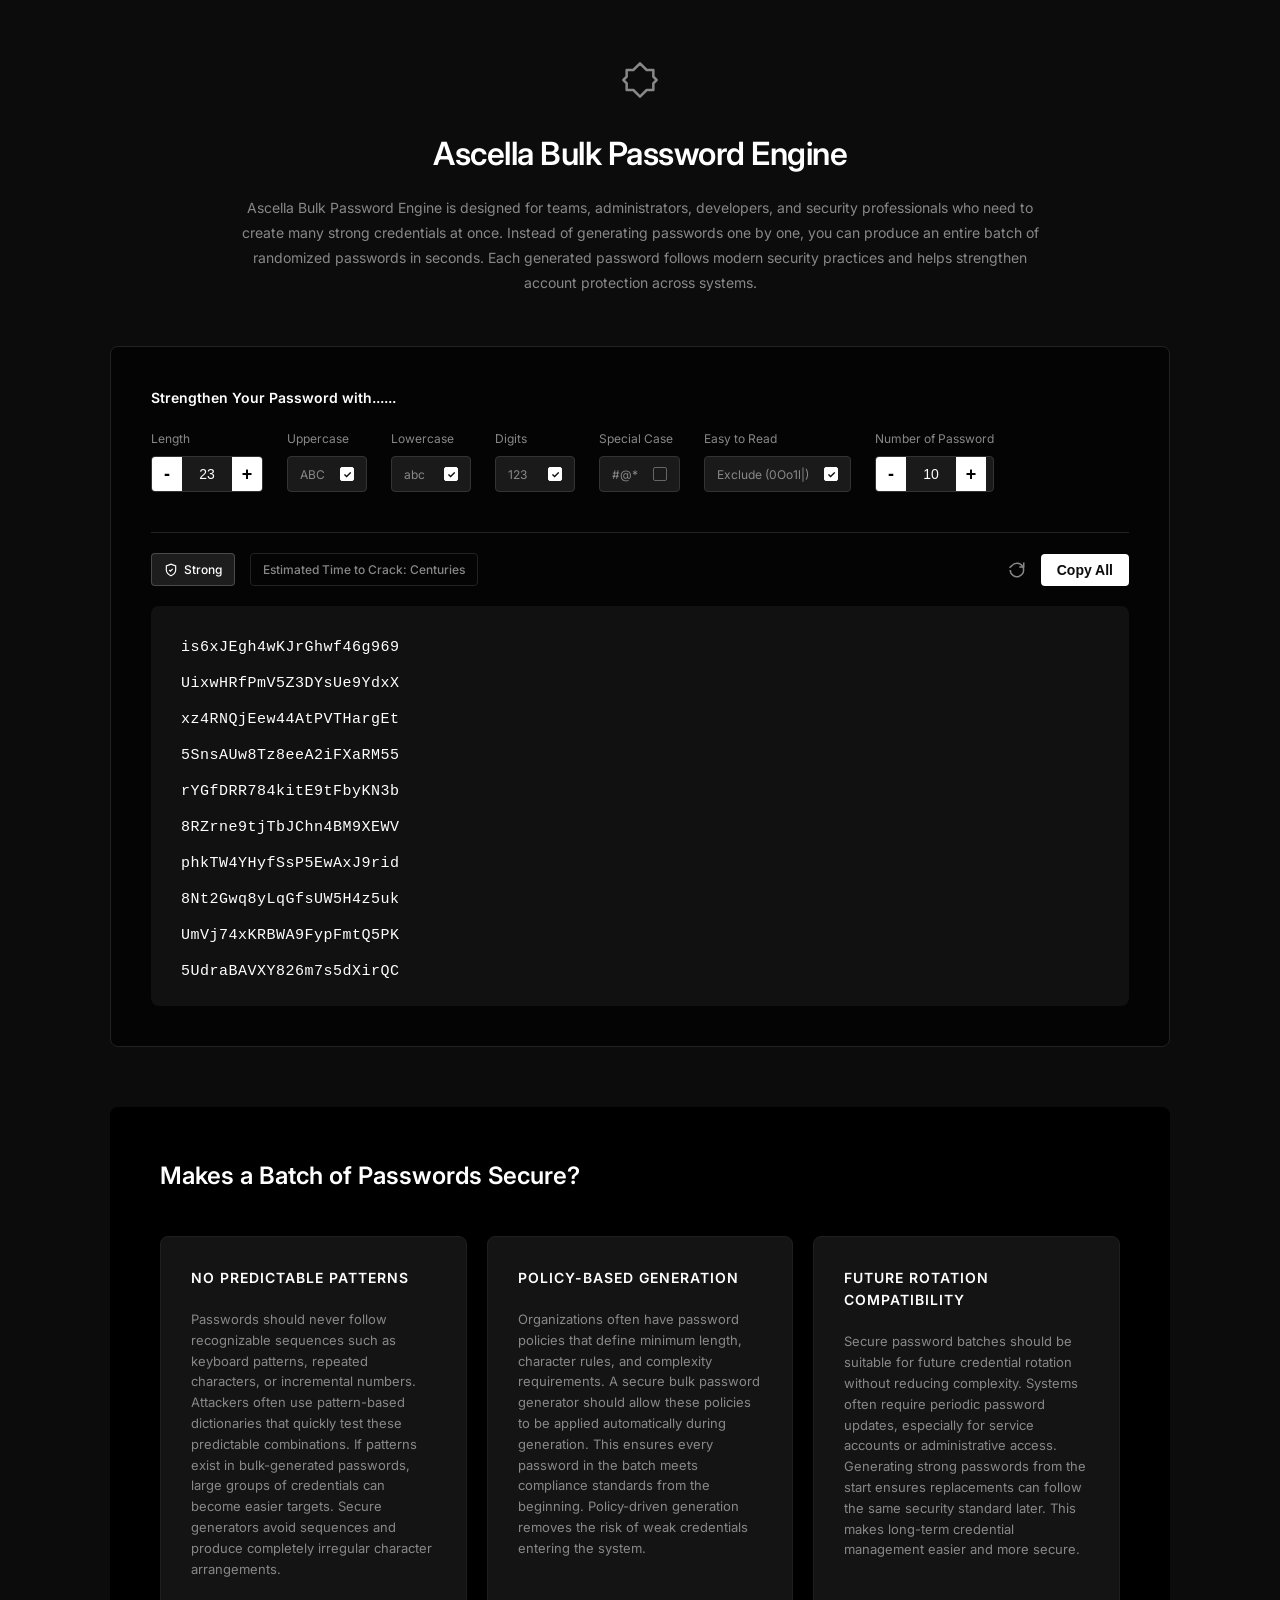
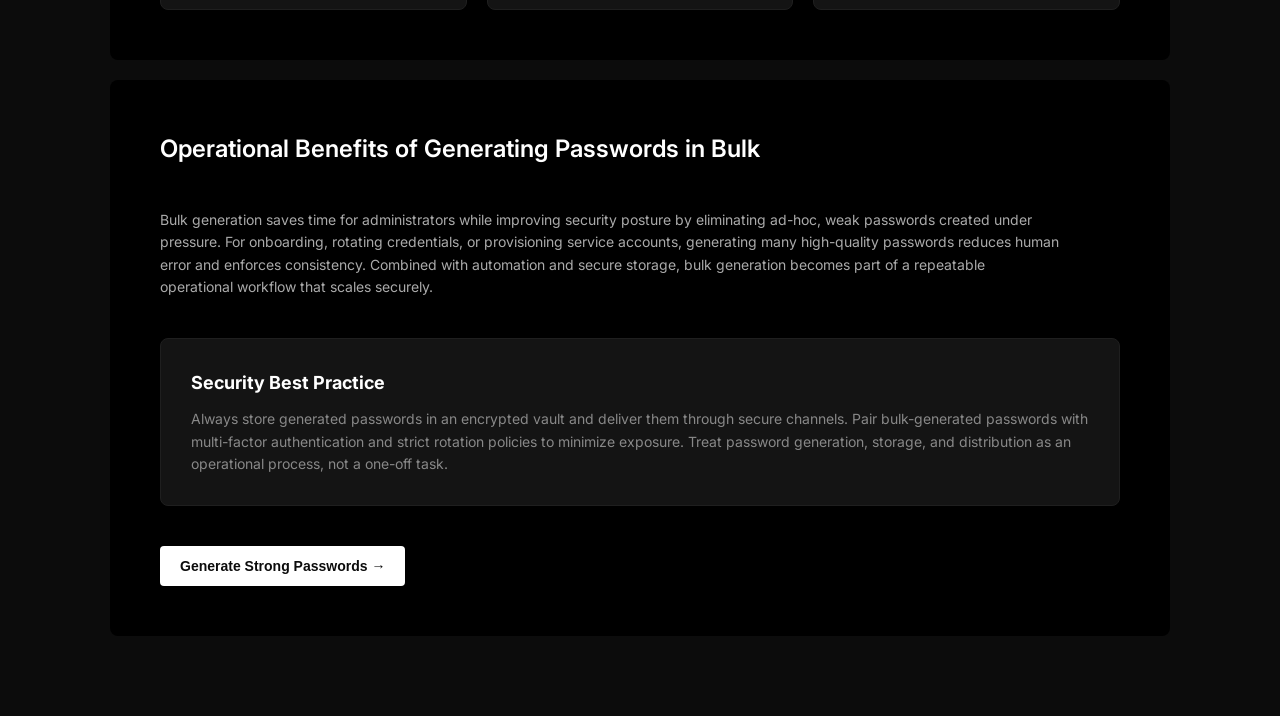
==== bulk-index.html @ 063f1d92 "version 1" ====
<!doctype html>
<html lang="en">
  <head>
    <meta charset="UTF-8" />
    <meta name="viewport" content="width=device-width, initial-scale=1.0" />
    <title>Ascella Bulk Password Engine</title>
    <link rel="stylesheet" href="bulk-style.css" />
    <link
      href="https://fonts.googleapis.com/css2?family=Inter:wght@300;400;500;600;700&display=swap"
      rel="stylesheet"
    />
  </head>
  <body>
    <div class="container">
      <header class="page-header">
        <div class="logo">
          <svg
            width="40"
            height="40"
            viewBox="0 0 24 24"
            fill="none"
            stroke="currentColor"
            stroke-width="1.5"
            stroke-linecap="round"
            stroke-linejoin="round"
          >
            <path
              d="M12 2L8 6H4v4l-2 2 2 2v4h4l4 4 4-4h4v-4l2-2-2-2V6h-4L12 2z"
            />
          </svg>
        </div>
        <h1>Ascella Bulk Password Engine</h1>
        <p>
          Ascella Bulk Password Engine is designed for teams, administrators,
          developers, and security professionals who need to create many strong
          credentials at once. Instead of generating passwords one by one, you
          can produce an entire batch of randomized passwords in seconds. Each
          generated password follows modern security practices and helps
          strengthen account protection across systems.
        </p>
      </header>

      <section class="generator-section">
        <div class="generator-box">
          <p class="controls-title">Strengthen Your Password with......</p>

          <div class="controls-grid">
            <div class="control-group">
              <label>Length</label>
              <div class="stepper">
                <button id="length-dec">-</button>
                <input
                  type="number"
                  id="length-val"
                  value="23"
                  min="4"
                  max="128"
                  readonly
                />
                <button id="length-inc">+</button>
              </div>
            </div>

            <div class="control-group">
              <label>Uppercase</label>
              <label class="toggle-pill" for="cb-upper">
                ABC
                <input type="checkbox" id="cb-upper" checked />
                <span class="checkmark"></span>
              </label>
            </div>
            <div class="control-group">
              <label>Lowercase</label>
              <label class="toggle-pill" for="cb-lower">
                abc
                <input type="checkbox" id="cb-lower" checked />
                <span class="checkmark"></span>
              </label>
            </div>
            <div class="control-group">
              <label>Digits</label>
              <label class="toggle-pill" for="cb-digits">
                123
                <input type="checkbox" id="cb-digits" checked />
                <span class="checkmark"></span>
              </label>
            </div>
            <div class="control-group">
              <label>Special Case</label>
              <label class="toggle-pill" for="cb-special">
                #@*
                <input type="checkbox" id="cb-special" />
                <span class="checkmark"></span>
              </label>
            </div>
            <div class="control-group">
              <label>Easy to Read</label>
              <label class="toggle-pill" for="cb-exclude">
                Exclude (0Oo1l|)
                <input type="checkbox" id="cb-exclude" checked />
                <span class="checkmark"></span>
              </label>
            </div>

            <div class="control-group">
              <label>Number of Password</label>
              <div class="stepper">
                <button id="qty-dec">-</button>
                <input
                  type="number"
                  id="qty-val"
                  value="10"
                  min="1"
                  max="100"
                  readonly
                />
                <button id="qty-inc">+</button>
              </div>
            </div>
          </div>

          <div class="action-bar">
            <div class="badges">
              <span class="badge badge-strong">
                <svg
                  width="14"
                  height="14"
                  viewBox="0 0 24 24"
                  fill="none"
                  stroke="currentColor"
                  stroke-width="2"
                >
                  <path d="M12 22s8-4 8-10V5l-8-3-8 3v7c0 6 8 10 8 10z" />
                  <polyline points="9 12 11 14 15 10" />
                </svg>
                Strong
              </span>
              <span class="badge badge-dark" id="crack-time"
                >Estimated Time to Crack: Centuries</span
              >
            </div>

            <div class="display-actions">
              <button id="refresh-btn" title="Regenerate Batch">
                <svg
                  width="18"
                  height="18"
                  viewBox="0 0 24 24"
                  fill="none"
                  stroke="currentColor"
                  stroke-width="2"
                >
                  <path d="M21 2v6h-6" />
                  <path d="M3 12a9 9 0 1 0 2.13-5.83L2 9" />
                </svg>
              </button>
              <button id="copy-btn">Copy All</button>
            </div>
          </div>

          <div class="bulk-output-container">
            <div id="bulk-display"></div>
          </div>
        </div>
      </section>

      <section class="info-section">
        <h2>Makes a Batch of Passwords Secure?</h2>
        <div class="cards-grid">
          <div class="card">
            <h3>NO PREDICTABLE PATTERNS</h3>
            <p>
              Passwords should never follow recognizable sequences such as
              keyboard patterns, repeated characters, or incremental numbers.
              Attackers often use pattern-based dictionaries that quickly test
              these predictable combinations. If patterns exist in
              bulk-generated passwords, large groups of credentials can become
              easier targets. Secure generators avoid sequences and produce
              completely irregular character arrangements.
            </p>
          </div>
          <div class="card">
            <h3>POLICY-BASED GENERATION</h3>
            <p>
              Organizations often have password policies that define minimum
              length, character rules, and complexity requirements. A secure
              bulk password generator should allow these policies to be applied
              automatically during generation. This ensures every password in
              the batch meets compliance standards from the beginning.
              Policy-driven generation removes the risk of weak credentials
              entering the system.
            </p>
          </div>
          <div class="card">
            <h3>FUTURE ROTATION COMPATIBILITY</h3>
            <p>
              Secure password batches should be suitable for future credential
              rotation without reducing complexity. Systems often require
              periodic password updates, especially for service accounts or
              administrative access. Generating strong passwords from the start
              ensures replacements can follow the same security standard later.
              This makes long-term credential management easier and more secure.
            </p>
          </div>
        </div>
      </section>

      <section class="info-section bottom-info">
        <h2>Operational Benefits of Generating Passwords in Bulk</h2>
        <div class="text-content">
          <p>
            Bulk generation saves time for administrators while improving
            security posture by eliminating ad-hoc, weak passwords created under
            pressure. For onboarding, rotating credentials, or provisioning
            service accounts, generating many high-quality passwords reduces
            human error and enforces consistency. Combined with automation and
            secure storage, bulk generation becomes part of a repeatable
            operational workflow that scales securely.
          </p>
        </div>

        <div class="recommendation-box">
          <h3>Security Best Practice</h3>
          <p>
            Always store generated passwords in an encrypted vault and deliver
            them through secure channels. Pair bulk-generated passwords with
            multi-factor authentication and strict rotation policies to minimize
            exposure. Treat password generation, storage, and distribution as an
            operational process, not a one-off task.
          </p>
        </div>
        <a href="/PasswordGenerator1/index.html">
          <button class="btn-bulk">Generate Strong Passwords &rarr;</button>
        </a>
      </section>
    </div>

    <script src="bulk-script.js"></script>
  </body>
</html>
---- bulk-style.css ----
:root {
    --bg-color: #0c0c0c;
    --box-bg: #040404;
    --card-bg: #141414;
    --text-main: #ffffff;
    --text-muted: #888888;
    --accent: #ffffff;
    --border-color: #222222;
    --success: #4ade80;
    --font-family: 'Inter', sans-serif;
}

* {
    box-sizing: border-box;
    margin: 0;
    padding: 0;
}

body {
    background-color: var(--bg-color);
    color: var(--text-main);
    font-family: var(--font-family);
    line-height: 1.6;
    -webkit-font-smoothing: antialiased;
}

.container {
    max-width: 1100px;
    margin: 0 auto;
    padding: 60px 20px;
}

/* Header */
.page-header {
    text-align: center;
    max-width: 800px;
    margin: 0 auto 50px auto;
}

.logo {
    color: var(--text-muted);
    margin-bottom: 20px;
}

.page-header h1 {
    font-size: 32px;
    font-weight: 600;
    margin-bottom: 16px;
    letter-spacing: -0.5px;
}

.page-header p {
    color: var(--text-muted);
    font-size: 14px;
    line-height: 1.8;
}

/* Generator Section */
.generator-box {
    background-color: var(--box-bg);
    border: 1px solid var(--border-color);
    border-radius: 8px;
    padding: 40px;
    margin-bottom: 60px;
}

.controls-title {
    font-size: 14px;
    font-weight: 600;
    margin-bottom: 20px;
}

.controls-grid {
    display: flex;
    flex-wrap: wrap;
    gap: 24px;
    align-items: flex-end;
    margin-bottom: 40px;
}

.control-group {
    display: flex;
    flex-direction: column;
    gap: 8px;
}

.control-group label {
    font-size: 12px;
    color: var(--text-muted);
}

/* Stepper Input */
.stepper {
    display: flex;
    align-items: center;
    background: #1a1a1a;
    border-radius: 4px;
    border: 1px solid #333;
    overflow: hidden;
    height: 36px;
}

.stepper button {
    background: #fff;
    color: #000;
    border: none;
    width: 30px;
    height: 100%;
    cursor: pointer;
    font-size: 18px;
    font-weight: bold;
    display: flex;
    align-items: center;
    justify-content: center;
}

.stepper input {
    background: transparent;
    border: none;
    color: var(--text-main);
    text-align: center;
    width: 50px;
    font-size: 14px;
    outline: none;
    -moz-appearance: textfield;
}
.stepper input::-webkit-outer-spin-button,
.stepper input::-webkit-inner-spin-button {
    -webkit-appearance: none;
    margin: 0;
}

/* Toggle Pills */
.toggle-pill {
    display: flex;
    align-items: center;
    justify-content: space-between;
    background: #1a1a1a;
    border: 1px solid #333;
    padding: 0 12px;
    height: 36px;
    border-radius: 4px;
    cursor: pointer;
    font-size: 13px;
    color: var(--text-main);
    min-width: 80px;
    gap: 15px;
    user-select: none;
}

.toggle-pill input {
    display: none;
}

.toggle-pill .checkmark {
    width: 14px;
    height: 14px;
    background: transparent;
    border: 1px solid #666;
    border-radius: 2px;
    display: flex;
    align-items: center;
    justify-content: center;
}

.toggle-pill input:checked ~ .checkmark {
    background: var(--text-main);
    border-color: var(--text-main);
}

.toggle-pill input:checked ~ .checkmark::after {
    content: "✓";
    color: var(--bg-color);
    font-size: 10px;
    font-weight: bold;
}

/* Action Bar (Badges + Buttons) */
.action-bar {
    display: flex;
    justify-content: space-between;
    align-items: center;
    border-top: 1px solid var(--border-color);
    padding-top: 20px;
    margin-bottom: 20px;
}

.badges {
    display: flex;
    gap: 15px;
}

.badge {
    font-size: 12px;
    padding: 6px 12px;
    border-radius: 4px;
    display: flex;
    align-items: center;
    gap: 6px;
    font-weight: 500;
}

.badge-strong {
    background-color: rgba(255, 255, 255, 0.1);
    color: var(--text-main);
    border: 1px solid rgba(255, 255, 255, 0.2);
}

.badge-dark {
    background-color: transparent;
    color: var(--text-muted);
    border: 1px solid var(--border-color);
}

.display-actions {
    display: flex;
    gap: 15px;
    align-items: center;
}

#refresh-btn {
    background: transparent;
    border: none;
    color: var(--text-muted);
    cursor: pointer;
    display: flex;
    align-items: center;
    transition: color 0.2s;
}

#refresh-btn:hover {
    color: var(--text-main);
}

#copy-btn {
    background: var(--text-main);
    color: var(--bg-color);
    border: none;
    padding: 8px 16px;
    border-radius: 4px;
    font-weight: 600;
    font-size: 14px;
    cursor: pointer;
    transition: opacity 0.2s;
}

#copy-btn:hover {
    opacity: 0.9;
}

/* Bulk Output Area */
.bulk-output-container {
    background-color: #111111;
    border-radius: 8px;
    padding: 30px;
    min-height: 200px;
    max-height: 400px;
    overflow-y: auto;
}

#bulk-display {
    display: flex;
    flex-direction: column;
    gap: 12px;
    font-family: monospace;
    font-size: 15px;
    color: var(--text-main);
    letter-spacing: 0.5px;
}

.pwd-item {
    word-break: break-all;
}

/* Info Sections */
.info-section {
    background: #000000;
    padding: 50px;
    border-radius: 8px;
    margin-bottom: 20px;
}

.info-section h2 {
    font-size: 24px;
    font-weight: 600;
    margin-bottom: 40px;
}

.cards-grid {
    display: grid;
    grid-template-columns: repeat(3, 1fr);
    gap: 20px;
}

.card {
    background: var(--card-bg);
    padding: 30px;
    border-radius: 8px;
    border: 1px solid #1f1f1f;
}

.card h3 {
    font-size: 14px;
    font-weight: 600;
    letter-spacing: 1px;
    margin-bottom: 20px;
    color: var(--text-main);
}

.card p {
    font-size: 13px;
    color: var(--text-muted);
    line-height: 1.6;
}

/* Bottom Info */
.bottom-info .text-content {
    display: flex;
    flex-direction: column;
    gap: 15px;
    color: #aaaaaa;
    font-size: 14px;
    margin-bottom: 40px;
    max-width: 900px;
}

.recommendation-box {
    background: var(--card-bg);
    border: 1px solid #1f1f1f;
    padding: 30px;
    border-radius: 8px;
    margin-bottom: 40px;
}

.recommendation-box h3 {
    font-size: 18px;
    margin-bottom: 10px;
}

.recommendation-box p {
    color: var(--text-muted);
    font-size: 14px;
}

.btn-bulk {
    background: var(--text-main);
    color: var(--bg-color);
    border: none;
    padding: 12px 20px;
    border-radius: 4px;
    font-weight: 600;
    font-size: 14px;
    cursor: pointer;
}

/* Scrollbar styling for the bulk box */
.bulk-output-container::-webkit-scrollbar {
    width: 8px;
}
.bulk-output-container::-webkit-scrollbar-track {
    background: #040404; 
    border-radius: 4px;
}
.bulk-output-container::-webkit-scrollbar-thumb {
    background: #333; 
    border-radius: 4px;
}
.bulk-output-container::-webkit-scrollbar-thumb:hover {
    background: #555; 
}

@media (max-width: 900px) {
    .cards-grid {
        grid-template-columns: 1fr;
    }
}
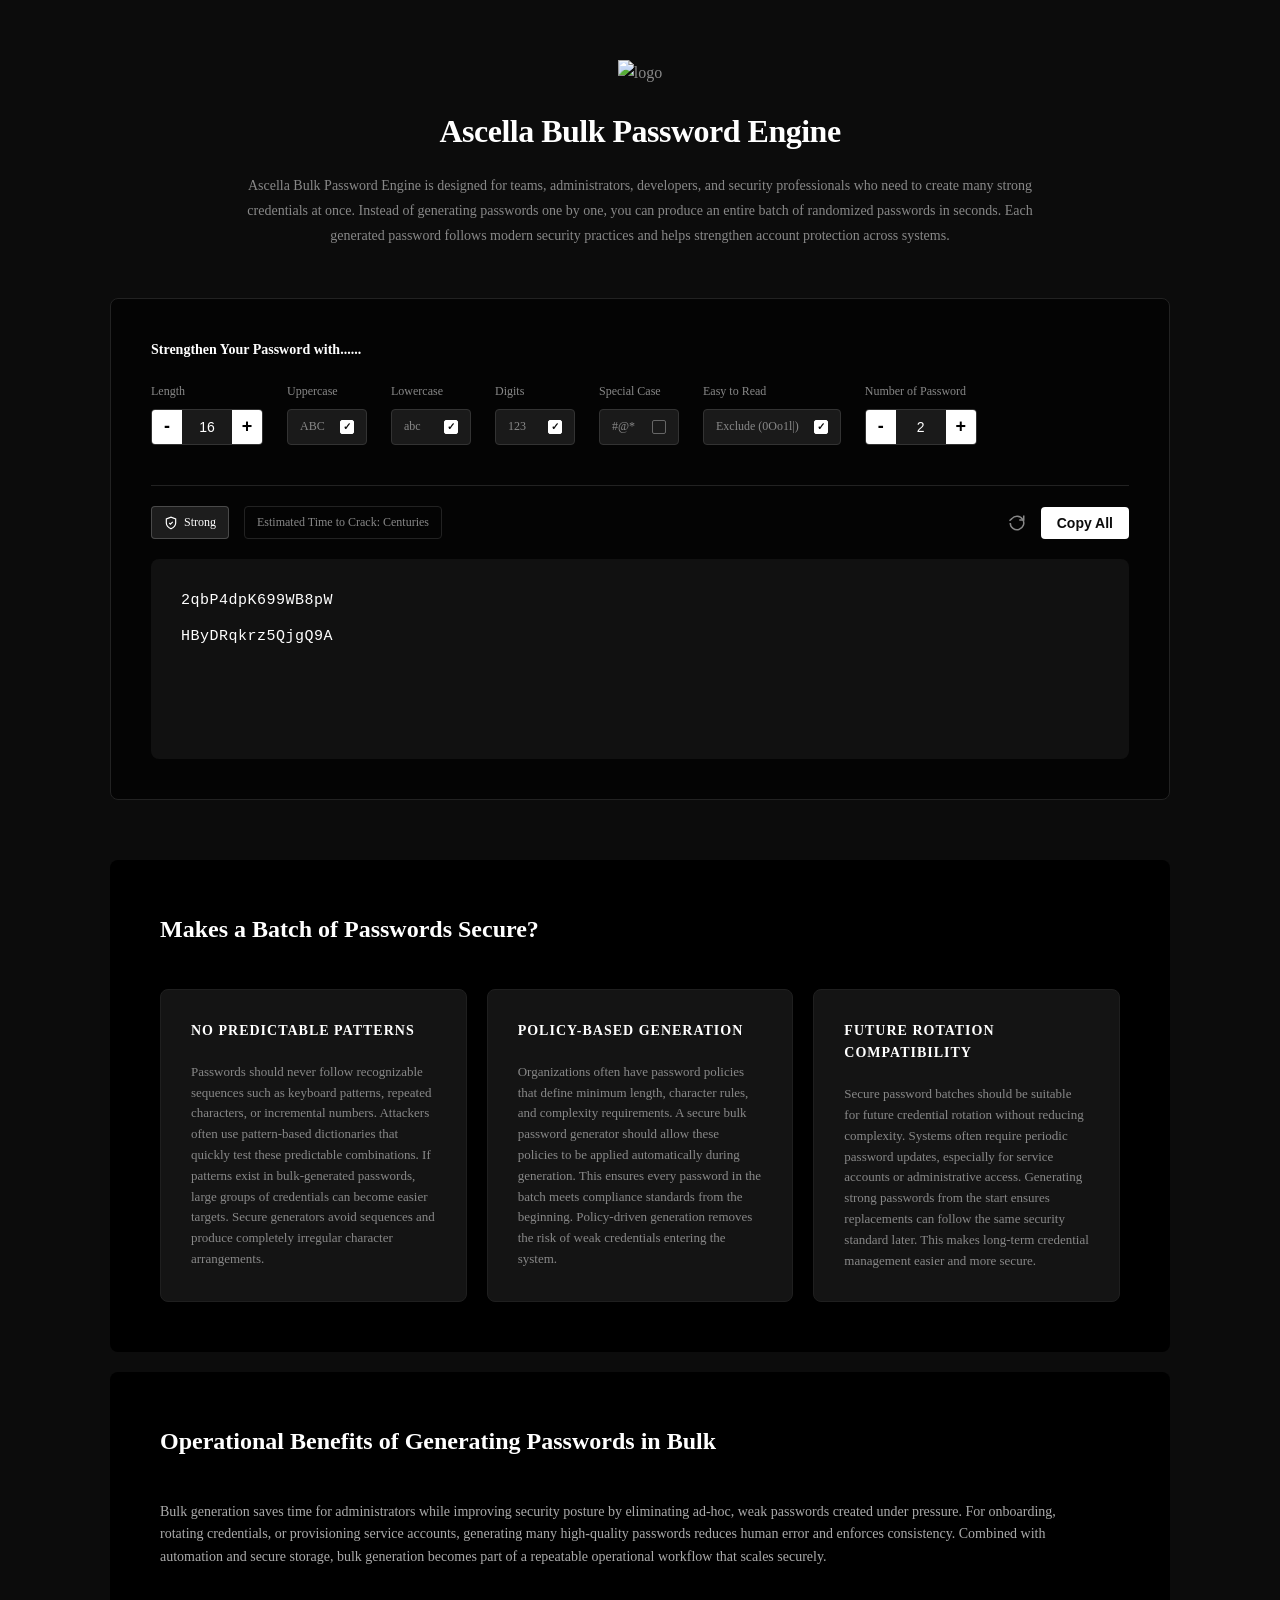
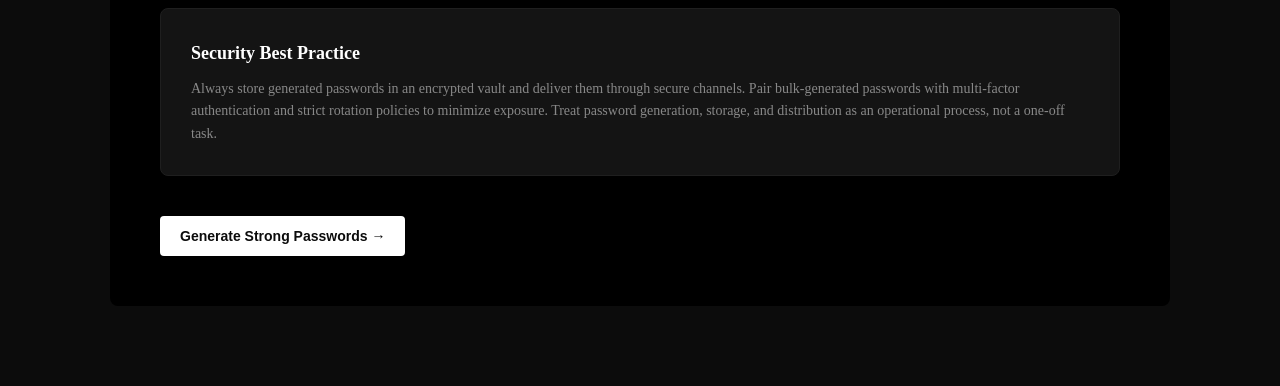
==== commit 42bef39e: "version 2" ====
--- a/bulk-index.html
+++ b/bulk-index.html
@@ -4,7 +4,7 @@
     <meta charset="UTF-8" />
     <meta name="viewport" content="width=device-width, initial-scale=1.0" />
     <title>Ascella Bulk Password Engine</title>
-    <link rel="stylesheet" href="bulk-style.css" />
+    <link rel="stylesheet" href="./css/bulk-style.css" />
     <link
       href="https://fonts.googleapis.com/css2?family=Inter:wght@300;400;500;600;700&display=swap"
       rel="stylesheet"
@@ -14,7 +14,7 @@
     <div class="container">
       <header class="page-header">
         <div class="logo">
-          <svg
+          <!-- <svg
             width="40"
             height="40"
             viewBox="0 0 24 24"
@@ -27,8 +27,12 @@
             <path
               d="M12 2L8 6H4v4l-2 2 2 2v4h4l4 4 4-4h4v-4l2-2-2-2V6h-4L12 2z"
             />
-          </svg>
-        </div>
+          </svg> -->
+          <div class="logo">
+            <img src="./assets/logo.svg" alt="logo" />
+          </div>
+        </div>
+
         <h1>Ascella Bulk Password Engine</h1>
         <p>
           Ascella Bulk Password Engine is designed for teams, administrators,
@@ -52,7 +56,7 @@
                 <input
                   type="number"
                   id="length-val"
-                  value="23"
+                  value="16"
                   min="4"
                   max="128"
                   readonly
@@ -109,7 +113,7 @@
                 <input
                   type="number"
                   id="qty-val"
-                  value="10"
+                  value="2"
                   min="1"
                   max="100"
                   readonly
@@ -235,6 +239,6 @@
       </section>
     </div>
 
-    <script src="bulk-script.js"></script>
+    <script src="./js/bulk-script.js"></script>
   </body>
 </html>
--- a/css/bulk-style.css
+++ b/css/bulk-style.css
@@ -0,0 +1,377 @@
+:root {
+    --bg-color: #0c0c0c;
+    --box-bg: #040404;
+    --card-bg: #141414;
+    --text-main: #ffffff;
+    --text-muted: #888888;
+    --accent: #ffffff;
+    --border-color: #222222;
+    --success: #4ade80;
+    --font-family: 'Montserrat';
+}
+
+* {
+    box-sizing: border-box;
+    margin: 0;
+    padding: 0;
+    
+}
+
+body {
+    background-color: var(--bg-color);
+    color: var(--text-main);
+    font-family: var(--font-family);
+    line-height: 1.6;
+    -webkit-font-smoothing: antialiased;
+}
+
+.container {
+    max-width: 1100px;
+    margin: 0 auto;
+    padding: 60px 20px;
+}
+
+/* Header */
+.page-header {
+    text-align: center;
+    max-width: 800px;
+    margin: 0 auto 50px auto;
+}
+
+.logo {
+    color: var(--text-muted);
+    margin-bottom: 20px;
+}
+
+.page-header h1 {
+    font-size: 32px;
+    font-weight: 600;
+    margin-bottom: 16px;
+    letter-spacing: -0.5px;
+}
+
+.page-header p {
+    color: var(--text-muted);
+    font-size: 14px;
+    line-height: 1.8;
+}
+
+/* Generator Section */
+.generator-box {
+    background-color: var(--box-bg);
+    border: 1px solid var(--border-color);
+    border-radius: 8px;
+    padding: 40px;
+    margin-bottom: 60px;
+}
+
+.controls-title {
+    font-size: 14px;
+    font-weight: 600;
+    margin-bottom: 20px;
+}
+
+.controls-grid {
+    display: flex;
+    flex-wrap: wrap;
+    gap: 24px;
+    align-items: flex-end;
+    margin-bottom: 40px;
+}
+
+.control-group {
+    display: flex;
+    flex-direction: column;
+    gap: 8px;
+}
+
+.control-group label {
+    font-size: 12px;
+    color: var(--text-muted);
+}
+
+/* Stepper Input */
+.stepper {
+    display: flex;
+    align-items: center;
+    background: #1a1a1a;
+    border-radius: 4px;
+    border: 1px solid #333;
+    overflow: hidden;
+    height: 36px;
+}
+
+.stepper button {
+    background: #fff;
+    color: #000;
+    border: none;
+    width: 30px;
+    height: 100%;
+    cursor: pointer;
+    font-size: 18px;
+    font-weight: bold;
+    display: flex;
+    align-items: center;
+    justify-content: center;
+}
+
+.stepper input {
+    background: transparent;
+    border: none;
+    color: var(--text-main);
+    text-align: center;
+    width: 50px;
+    font-size: 14px;
+    outline: none;
+    -moz-appearance: textfield;
+}
+.stepper input::-webkit-outer-spin-button,
+.stepper input::-webkit-inner-spin-button {
+    -webkit-appearance: none;
+    margin: 0;
+}
+
+/* Toggle Pills */
+.toggle-pill {
+    display: flex;
+    align-items: center;
+    justify-content: space-between;
+    background: #1a1a1a;
+    border: 1px solid #333;
+    padding: 0 12px;
+    height: 36px;
+    border-radius: 4px;
+    cursor: pointer;
+    font-size: 13px;
+    color: var(--text-main);
+    min-width: 80px;
+    gap: 15px;
+    user-select: none;
+}
+
+.toggle-pill input {
+    display: none;
+}
+
+.toggle-pill .checkmark {
+    width: 14px;
+    height: 14px;
+    background: transparent;
+    border: 1px solid #666;
+    border-radius: 2px;
+    display: flex;
+    align-items: center;
+    justify-content: center;
+}
+
+.toggle-pill input:checked ~ .checkmark {
+    background: var(--text-main);
+    border-color: var(--text-main);
+}
+
+.toggle-pill input:checked ~ .checkmark::after {
+    content: "✓";
+    color: var(--bg-color);
+    font-size: 10px;
+    font-weight: bold;
+}
+
+/* Action Bar (Badges + Buttons) */
+.action-bar {
+    display: flex;
+    justify-content: space-between;
+    align-items: center;
+    border-top: 1px solid var(--border-color);
+    padding-top: 20px;
+    margin-bottom: 20px;
+}
+
+.badges {
+    display: flex;
+    gap: 15px;
+}
+
+.badge {
+    font-size: 12px;
+    padding: 6px 12px;
+    border-radius: 4px;
+    display: flex;
+    align-items: center;
+    gap: 6px;
+    font-weight: 500;
+}
+
+.badge-strong {
+    background-color: rgba(255, 255, 255, 0.1);
+    color: var(--text-main);
+    border: 1px solid rgba(255, 255, 255, 0.2);
+}
+
+.badge-dark {
+    background-color: transparent;
+    color: var(--text-muted);
+    border: 1px solid var(--border-color);
+}
+
+.display-actions {
+    display: flex;
+    gap: 15px;
+    align-items: center;
+}
+
+#refresh-btn {
+    background: transparent;
+    border: none;
+    color: var(--text-muted);
+    cursor: pointer;
+    display: flex;
+    align-items: center;
+    transition: color 0.2s;
+}
+
+#refresh-btn:hover {
+    color: var(--text-main);
+}
+
+#copy-btn {
+    background: var(--text-main);
+    color: var(--bg-color);
+    border: none;
+    padding: 8px 16px;
+    border-radius: 4px;
+    font-weight: 600;
+    font-size: 14px;
+    cursor: pointer;
+    transition: opacity 0.2s;
+}
+
+#copy-btn:hover {
+    opacity: 0.9;
+}
+
+/* Bulk Output Area */
+.bulk-output-container {
+    background-color: #111111;
+    border-radius: 8px;
+    padding: 30px;
+    min-height: 200px;
+    max-height: 400px;
+    overflow-y: auto;
+}
+
+#bulk-display {
+    display: flex;
+    flex-direction: column;
+    gap: 12px;
+    font-family: monospace;
+    font-size: 15px;
+    color: var(--text-main);
+    letter-spacing: 0.5px;
+}
+
+.pwd-item {
+    word-break: break-all;
+}
+
+/* Info Sections */
+.info-section {
+    background: #000000;
+    padding: 50px;
+    border-radius: 8px;
+    margin-bottom: 20px;
+}
+
+.info-section h2 {
+    font-size: 24px;
+    font-weight: 600;
+    margin-bottom: 40px;
+}
+
+.cards-grid {
+    display: grid;
+    grid-template-columns: repeat(3, 1fr);
+    gap: 20px;
+}
+
+.card {
+    background: var(--card-bg);
+    padding: 30px;
+    border-radius: 8px;
+    border: 1px solid #1f1f1f;
+}
+
+.card h3 {
+    font-size: 14px;
+    font-weight: 600;
+    letter-spacing: 1px;
+    margin-bottom: 20px;
+    color: var(--text-main);
+}
+
+.card p {
+    font-size: 13px;
+    color: var(--text-muted);
+    line-height: 1.6;
+}
+
+/* Bottom Info */
+.bottom-info .text-content {
+    display: flex;
+    flex-direction: column;
+    gap: 15px;
+    color: #aaaaaa;
+    font-size: 14px;
+    margin-bottom: 40px;
+    max-width: 900px;
+}
+
+.recommendation-box {
+    background: var(--card-bg);
+    border: 1px solid #1f1f1f;
+    padding: 30px;
+    border-radius: 8px;
+    margin-bottom: 40px;
+}
+
+.recommendation-box h3 {
+    font-size: 18px;
+    margin-bottom: 10px;
+}
+
+.recommendation-box p {
+    color: var(--text-muted);
+    font-size: 14px;
+}
+
+.btn-bulk {
+    background: var(--text-main);
+    color: var(--bg-color);
+    border: none;
+    padding: 12px 20px;
+    border-radius: 4px;
+    font-weight: 600;
+    font-size: 14px;
+    cursor: pointer;
+}
+
+/* Scrollbar styling for the bulk box */
+.bulk-output-container::-webkit-scrollbar {
+    width: 8px;
+}
+.bulk-output-container::-webkit-scrollbar-track {
+    background: #040404; 
+    border-radius: 4px;
+}
+.bulk-output-container::-webkit-scrollbar-thumb {
+    background: #333; 
+    border-radius: 4px;
+}
+.bulk-output-container::-webkit-scrollbar-thumb:hover {
+    background: #555; 
+}
+
+@media (max-width: 900px) {
+    .cards-grid {
+        grid-template-columns: 1fr;
+    }
+}
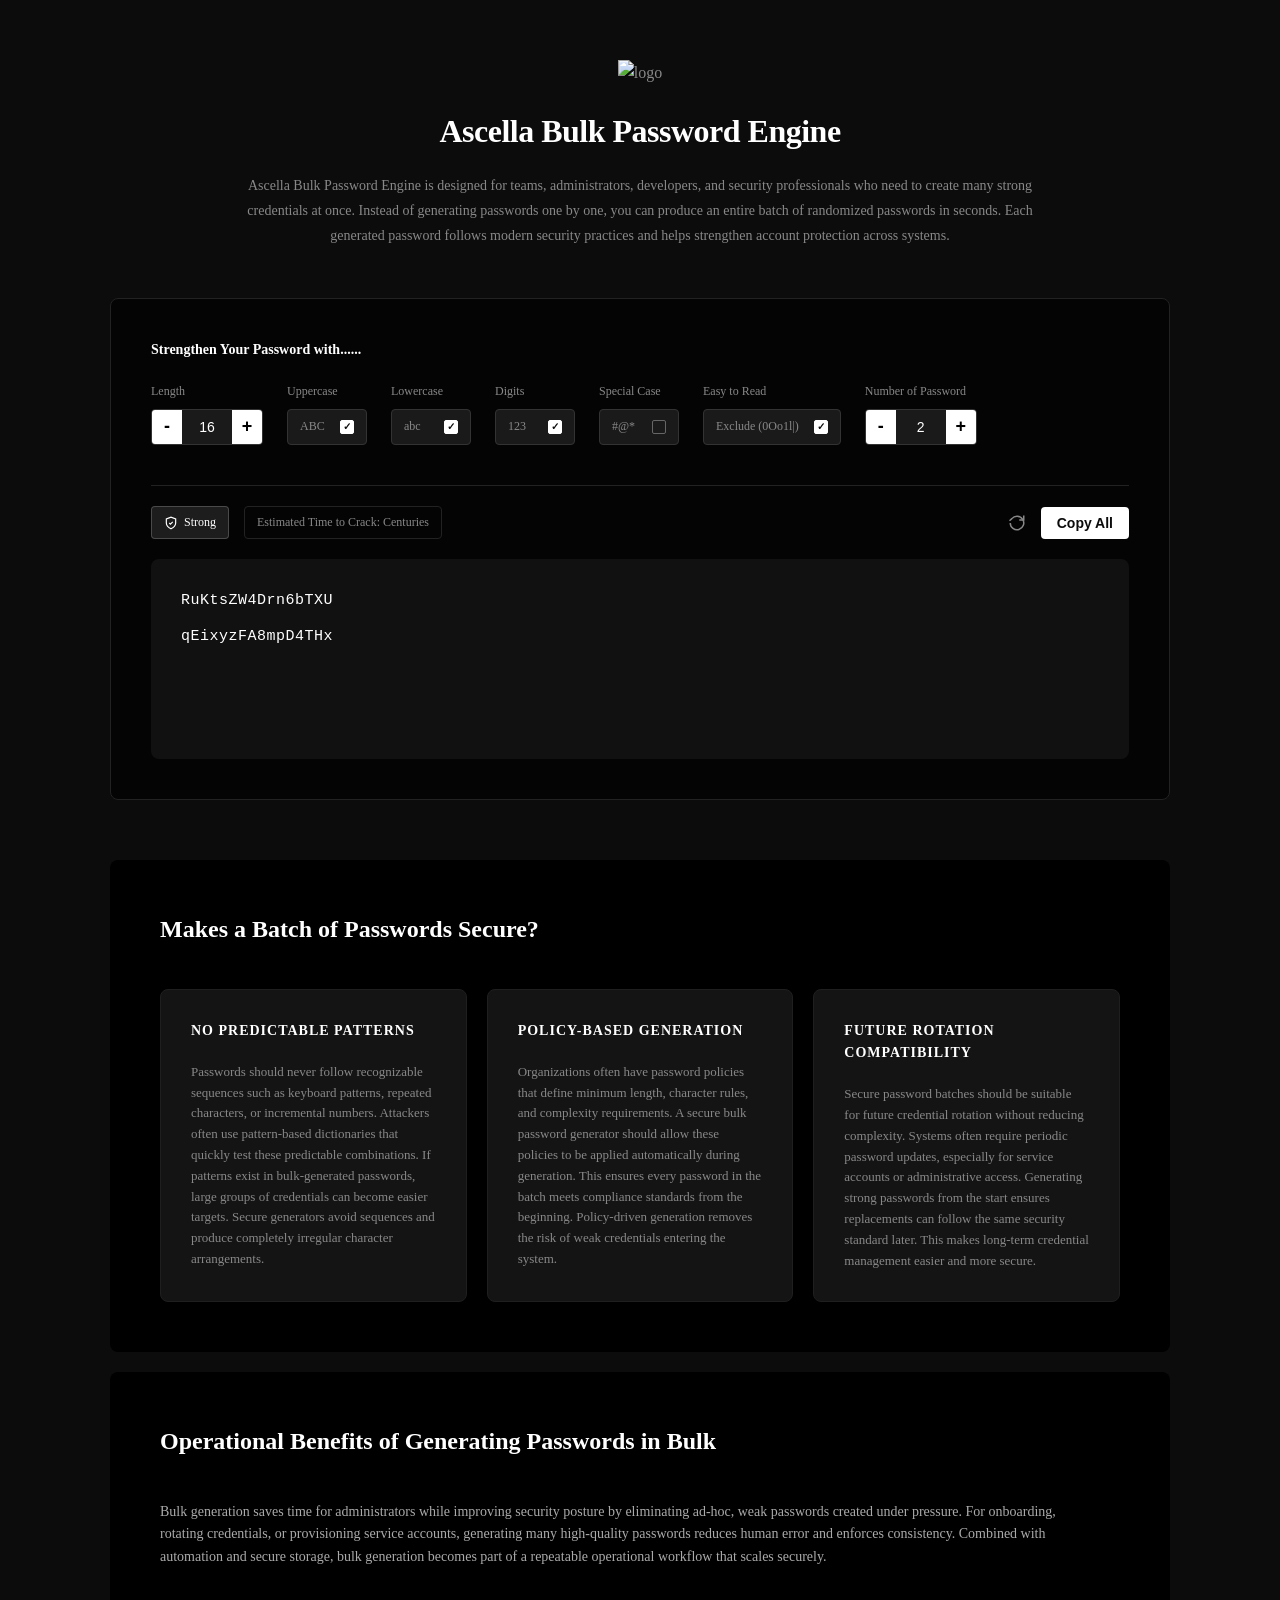
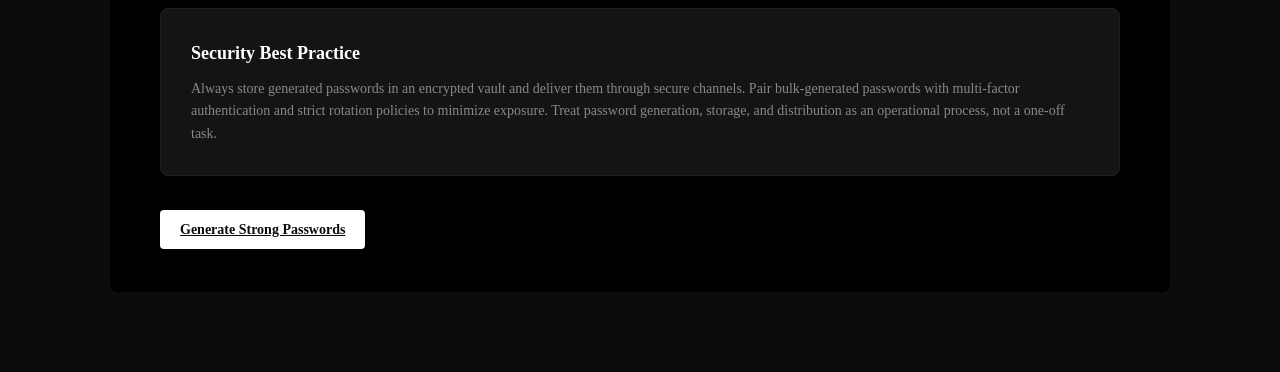
==== commit 8efe3f0d: "add the vercel.json file" ====
--- a/bulk-index.html
+++ b/bulk-index.html
@@ -233,8 +233,8 @@
             operational process, not a one-off task.
           </p>
         </div>
-        <a href="/PasswordGenerator1/index.html">
-          <button class="btn-bulk">Generate Strong Passwords &rarr;</button>
+        <a href="/PasswordGenerator1/index.html" class="btn-bulk">
+          Generate Strong Passwords
         </a>
       </section>
     </div>
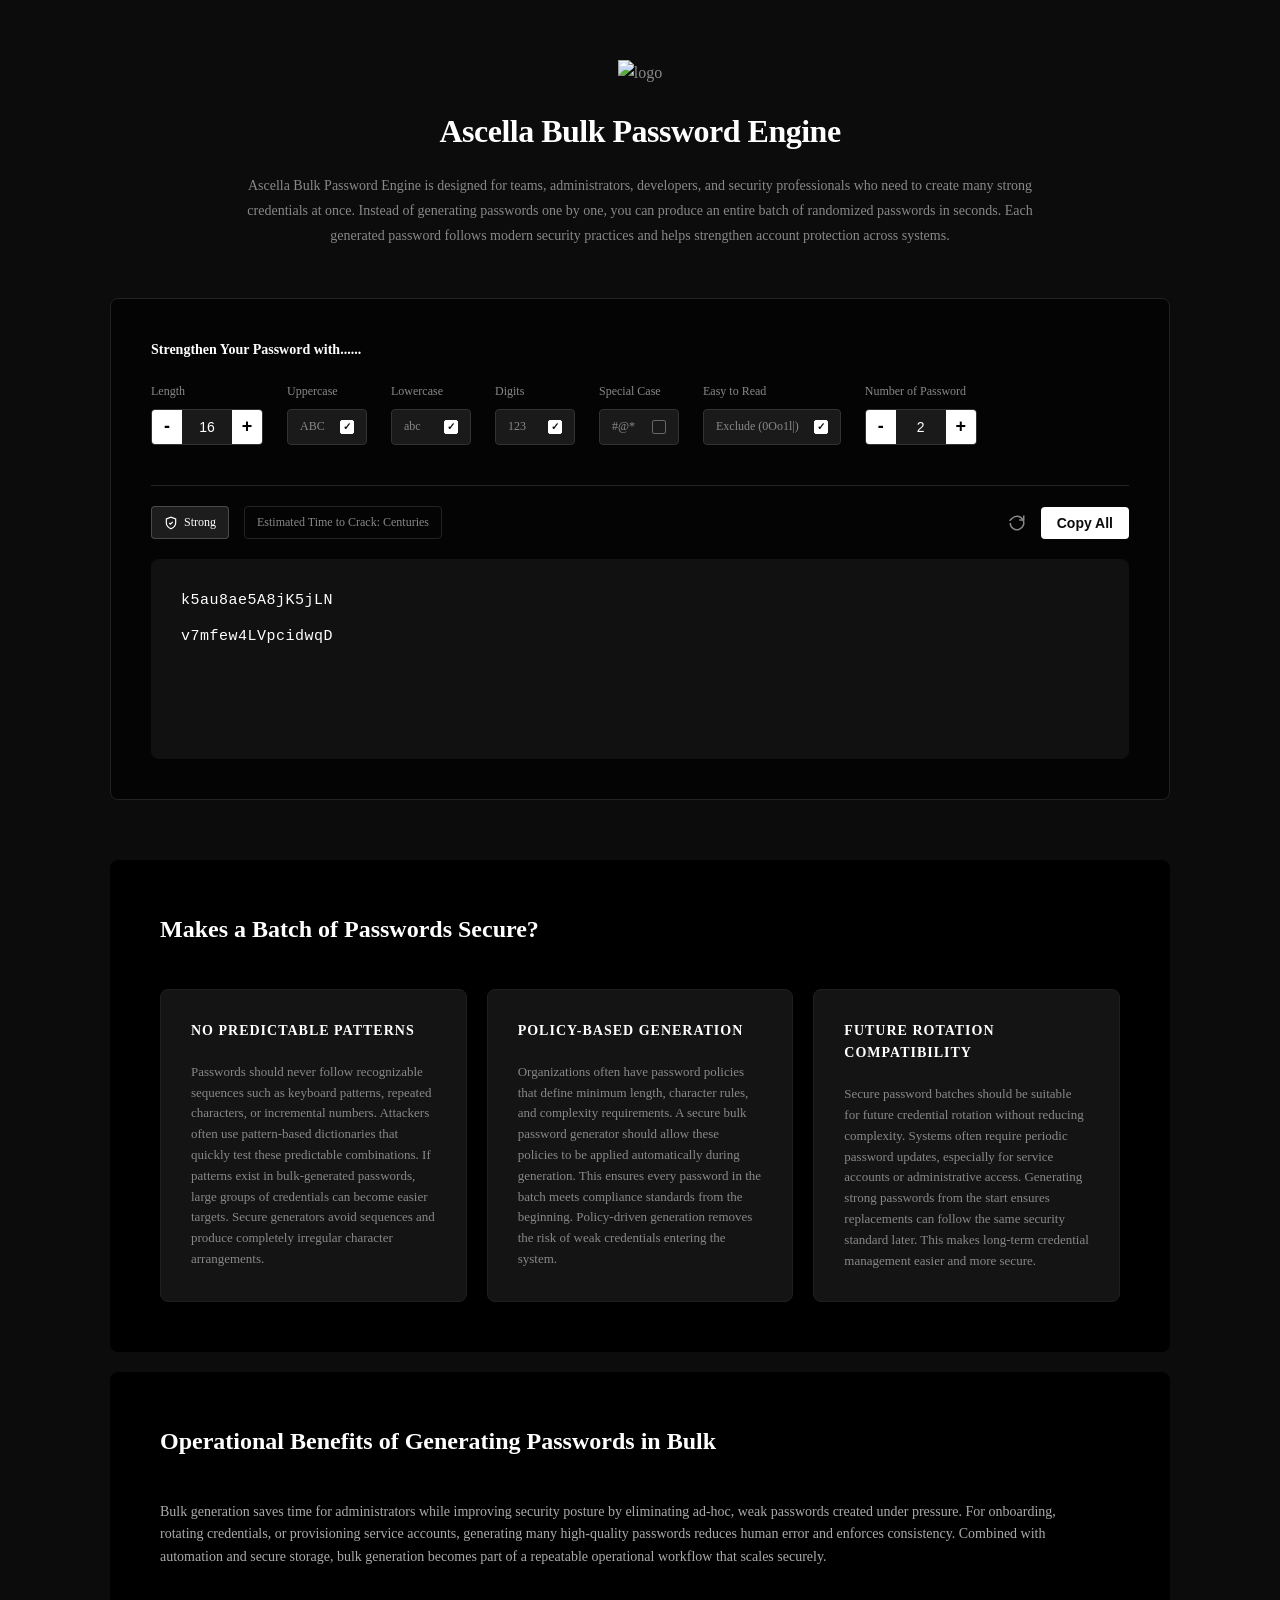
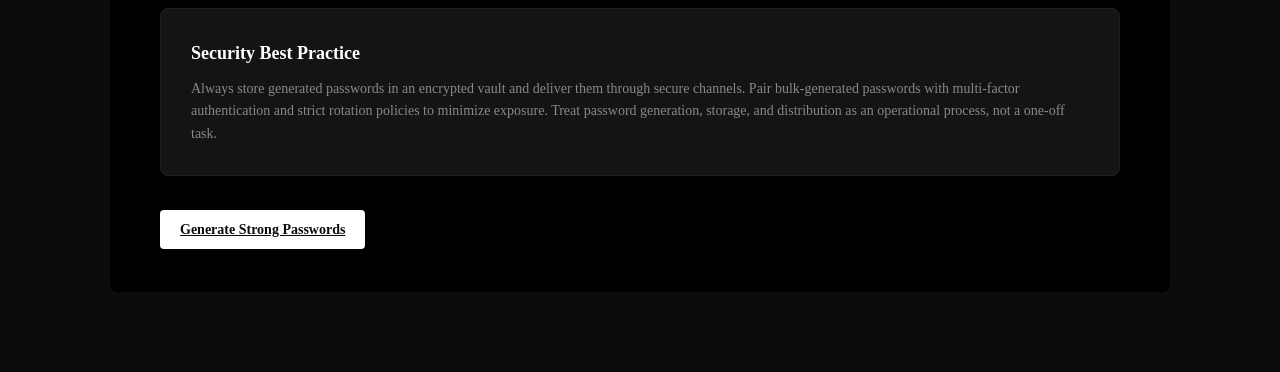
==== commit 6c8ddc99: "path changes" ====
--- a/bulk-index.html
+++ b/bulk-index.html
@@ -29,7 +29,7 @@
             />
           </svg> -->
           <div class="logo">
-            <img src="./assets/logo.svg" alt="logo" />
+            <img src="assets/logo.svg" alt="logo" />
           </div>
         </div>
 
@@ -233,9 +233,7 @@
             operational process, not a one-off task.
           </p>
         </div>
-        <a href="/PasswordGenerator1/index.html" class="btn-bulk">
-          Generate Strong Passwords
-        </a>
+        <a href="index.html" class="btn-bulk"> Generate Strong Passwords </a>
       </section>
     </div>
 
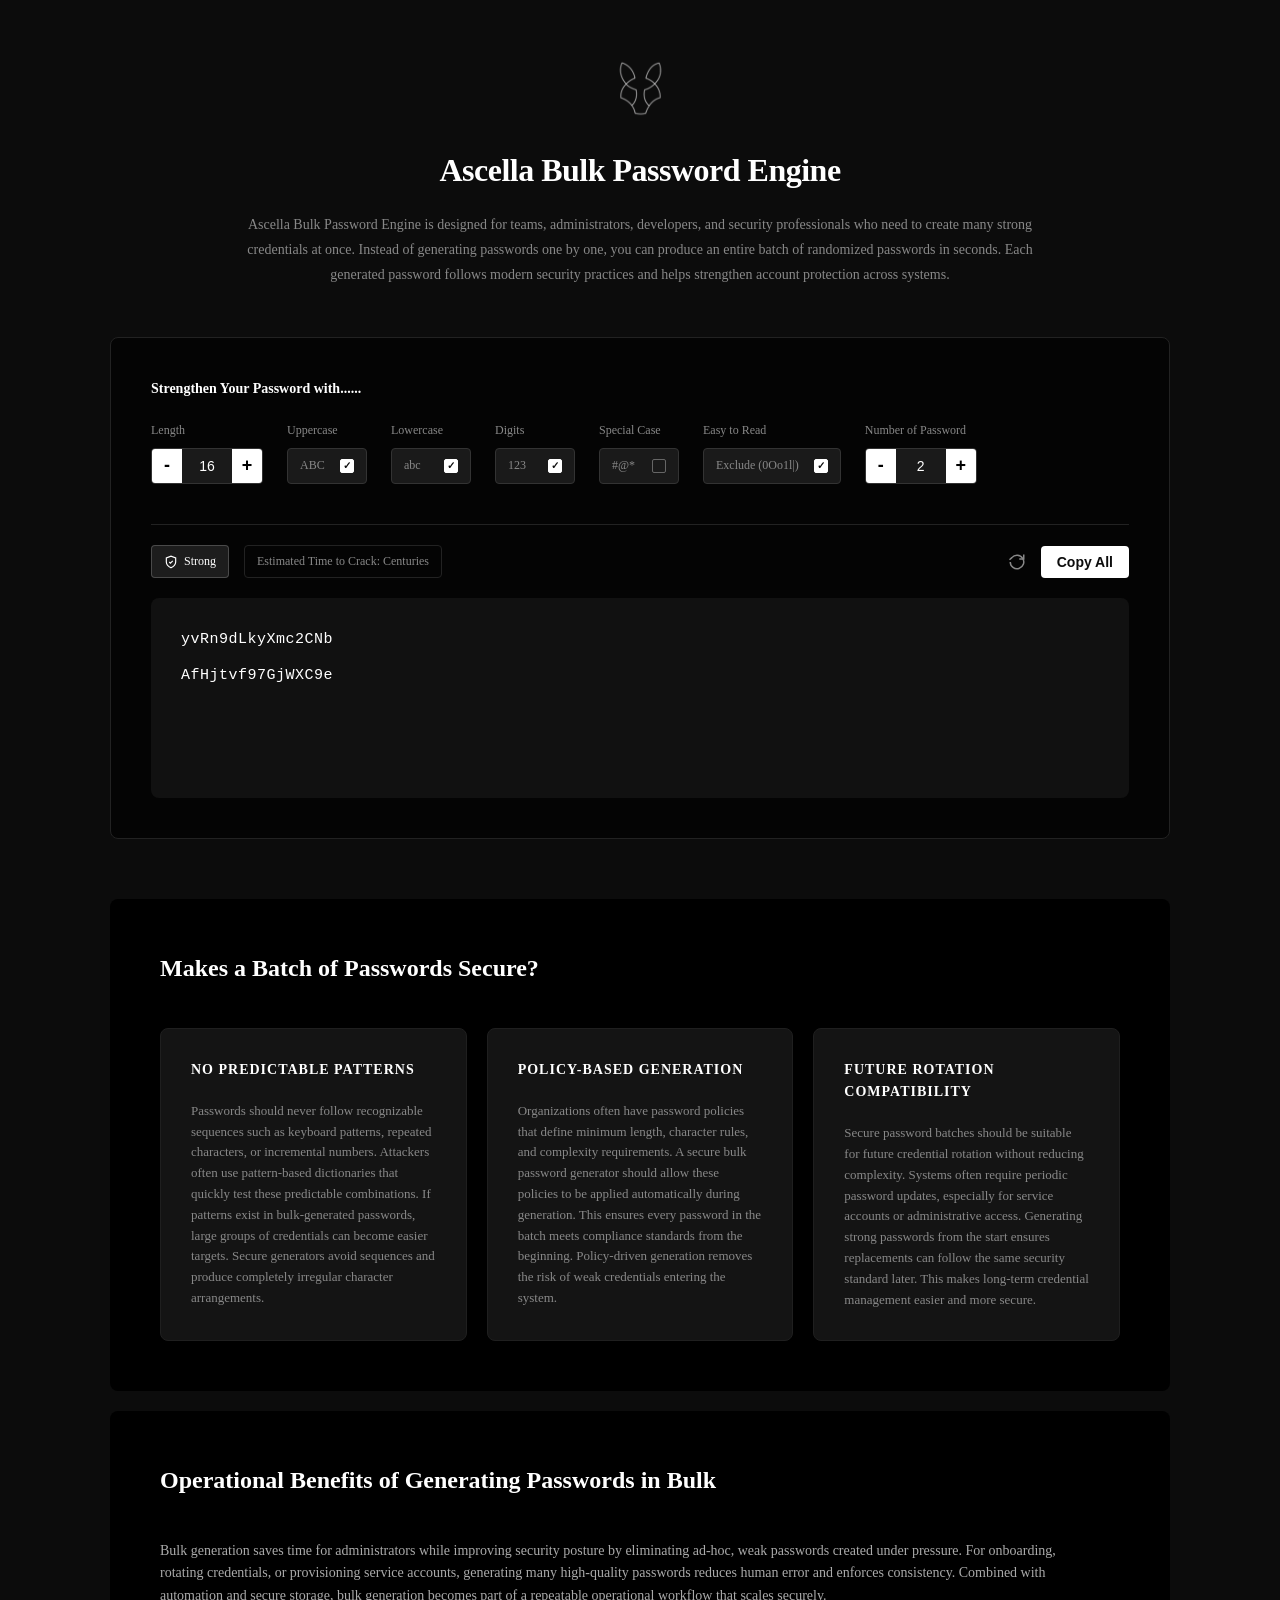
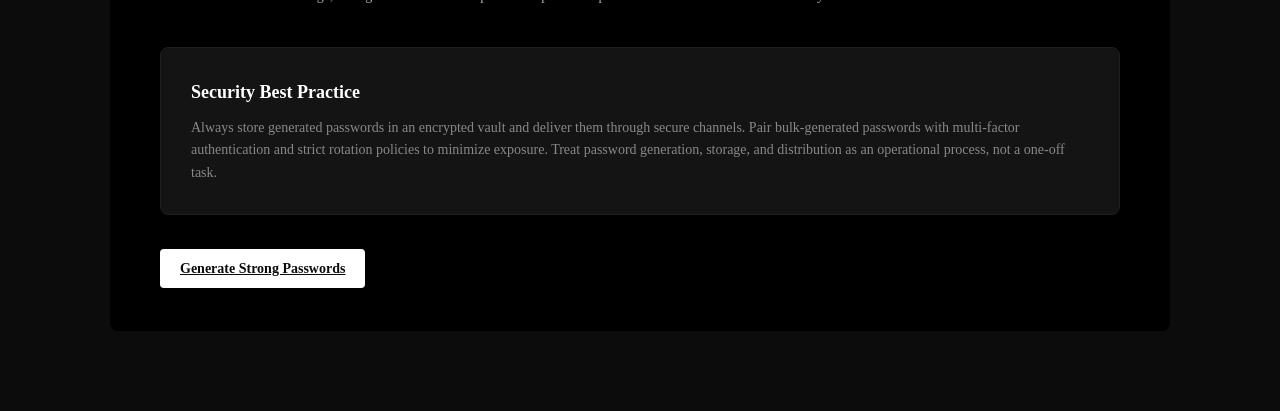
==== commit b2a65cb7: "change path" ====
--- a/bulk-index.html
+++ b/bulk-index.html
@@ -29,7 +29,7 @@
             />
           </svg> -->
           <div class="logo">
-            <img src="assets/logo.svg" alt="logo" />
+            <img src="Assets/logo.svg" alt="logo" />
           </div>
         </div>
 
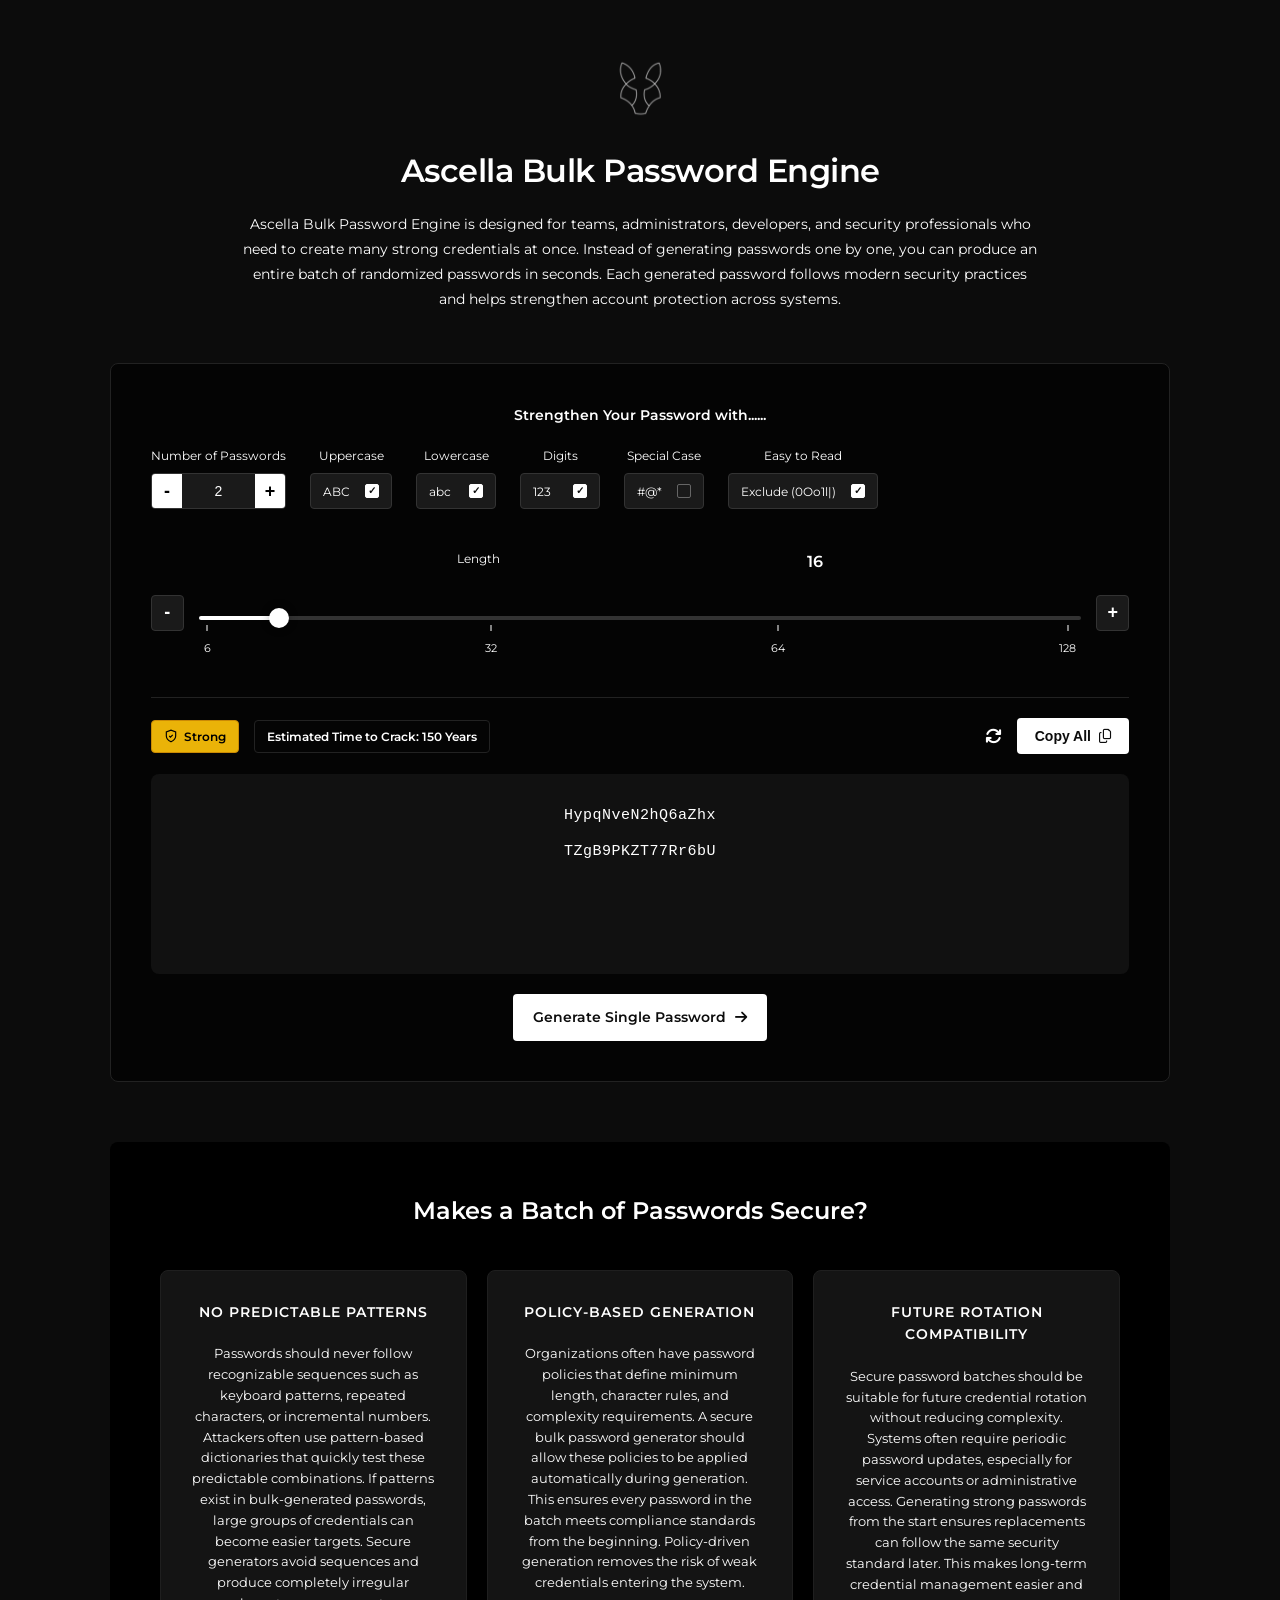
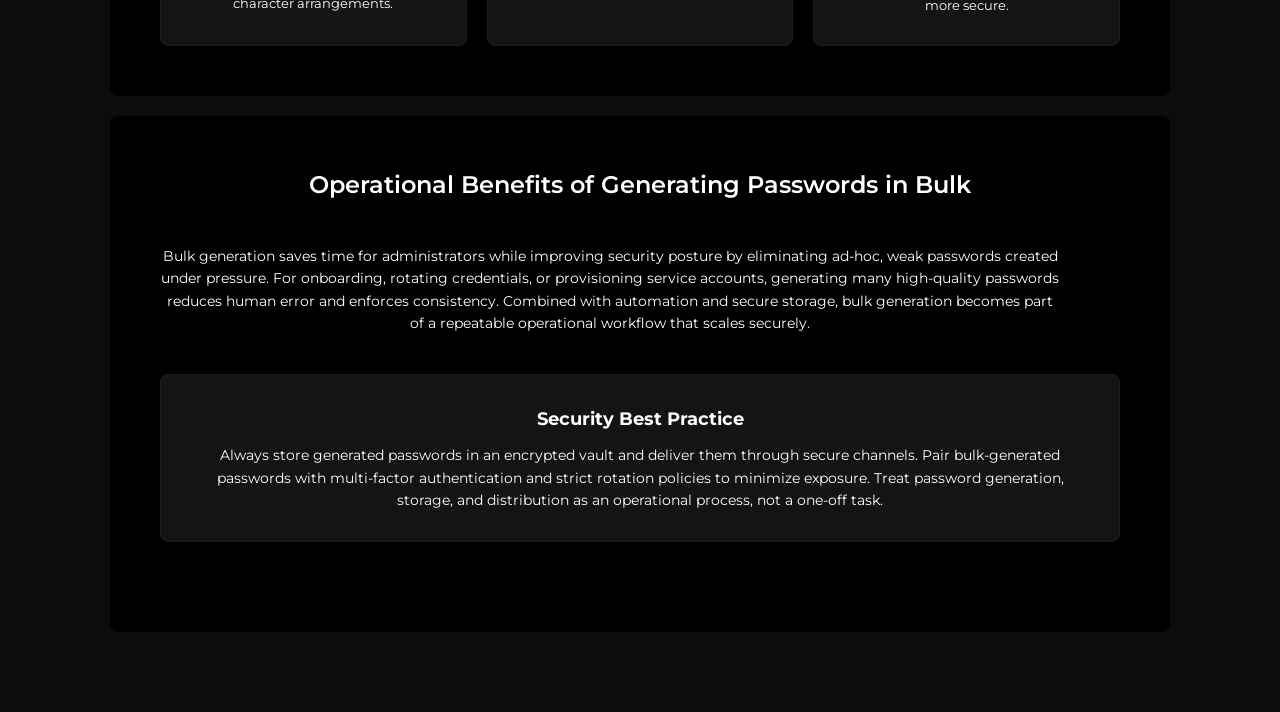
==== commit 3051db7b: "Changes UI bulk password generator" ====
--- a/bulk-index.html
+++ b/bulk-index.html
@@ -5,34 +5,19 @@
     <meta name="viewport" content="width=device-width, initial-scale=1.0" />
     <title>Ascella Bulk Password Engine</title>
     <link rel="stylesheet" href="./css/bulk-style.css" />
-    <link
-      href="https://fonts.googleapis.com/css2?family=Inter:wght@300;400;500;600;700&display=swap"
-      rel="stylesheet"
-    />
+    
+    <link rel="preconnect" href="https://fonts.googleapis.com">
+    <link rel="preconnect" href="https://fonts.gstatic.com" crossorigin>
+    <link href="https://fonts.googleapis.com/css2?family=Montserrat:wght@400;500;600;700&display=swap" rel="stylesheet">
+    
+    <link rel="stylesheet" href="https://cdnjs.cloudflare.com/ajax/libs/font-awesome/6.5.1/css/all.min.css">
   </head>
   <body>
     <div class="container">
       <header class="page-header">
-        <div class="logo">
-          <!-- <svg
-            width="40"
-            height="40"
-            viewBox="0 0 24 24"
-            fill="none"
-            stroke="currentColor"
-            stroke-width="1.5"
-            stroke-linecap="round"
-            stroke-linejoin="round"
-          >
-            <path
-              d="M12 2L8 6H4v4l-2 2 2 2v4h4l4 4 4-4h4v-4l2-2-2-2V6h-4L12 2z"
-            />
-          </svg> -->
           <div class="logo">
             <img src="Assets/logo.svg" alt="logo" />
           </div>
-        </div>
-
         <h1>Ascella Bulk Password Engine</h1>
         <p>
           Ascella Bulk Password Engine is designed for teams, administrators,
@@ -49,19 +34,13 @@
           <p class="controls-title">Strengthen Your Password with......</p>
 
           <div class="controls-grid">
-            <div class="control-group">
-              <label>Length</label>
+            
+            <div class="control-group">
+              <label>Number of Passwords</label>
               <div class="stepper">
-                <button id="length-dec">-</button>
-                <input
-                  type="number"
-                  id="length-val"
-                  value="16"
-                  min="4"
-                  max="128"
-                  readonly
-                />
-                <button id="length-inc">+</button>
+                <button id="qty-dec">-</button>
+                <input type="number" id="qty-val" value="2" min="1" max="100" readonly />
+                <button id="qty-inc">+</button>
               </div>
             </div>
 
@@ -105,66 +84,59 @@
                 <span class="checkmark"></span>
               </label>
             </div>
-
-            <div class="control-group">
-              <label>Number of Password</label>
-              <div class="stepper">
-                <button id="qty-dec">-</button>
-                <input
-                  type="number"
-                  id="qty-val"
-                  value="2"
-                  min="1"
-                  max="100"
-                  readonly
-                />
-                <button id="qty-inc">+</button>
+          </div>
+
+          <div class="control-group length-slider-group" style="margin-top: 40px; margin-bottom: 40px;">
+            <label style="display: flex; justify-content:space-evenly; margin-bottom: 10px;">
+              <span>Length</span>
+              <span id="length-display-text" style="color: var(--text-main); font-weight: 600; font-size: 16px;">16</span>
+            </label>
+            
+            <div class="slider-with-buttons">
+              <button id="slider-dec" class="slider-btn">-</button>
+              
+              <div class="slider-container">
+                <input type="range" id="length-slider" min="6" max="128" value="16" step="1" />
+                <div class="slider-labels">
+                  <span>6</span>
+                  <span>32</span>
+                  <span>64</span>
+                  <span>128</span>
+                </div>
               </div>
+
+              <button id="slider-inc" class="slider-btn">+</button>
             </div>
           </div>
 
           <div class="action-bar">
             <div class="badges">
               <span class="badge badge-strong">
-                <svg
-                  width="14"
-                  height="14"
-                  viewBox="0 0 24 24"
-                  fill="none"
-                  stroke="currentColor"
-                  stroke-width="2"
-                >
+                <svg width="14" height="14" viewBox="0 0 24 24" fill="none" stroke="currentColor" stroke-width="2">
                   <path d="M12 22s8-4 8-10V5l-8-3-8 3v7c0 6 8 10 8 10z" />
                   <polyline points="9 12 11 14 15 10" />
                 </svg>
                 Strong
               </span>
-              <span class="badge badge-dark" id="crack-time"
-                >Estimated Time to Crack: Centuries</span
-              >
+              <span class="badge badge-dark" id="crack-time">Estimated Time to Crack: Centuries</span>
             </div>
 
             <div class="display-actions">
               <button id="refresh-btn" title="Regenerate Batch">
-                <svg
-                  width="18"
-                  height="18"
-                  viewBox="0 0 24 24"
-                  fill="none"
-                  stroke="currentColor"
-                  stroke-width="2"
-                >
-                  <path d="M21 2v6h-6" />
-                  <path d="M3 12a9 9 0 1 0 2.13-5.83L2 9" />
-                </svg>
+                <i class="fa-solid fa-arrows-rotate fa-lg"></i>
               </button>
-              <button id="copy-btn">Copy All</button>
+              <button id="copy-btn">
+                Copy All <i class="fa-regular fa-copy"></i>
+              </button>
             </div>
           </div>
 
           <div class="bulk-output-container">
             <div id="bulk-display"></div>
           </div>
+          
+          <a href="index.html" class="btn-bulk" style="margin-top: 20px;"> Generate Single Password <i class="fa-solid fa-arrow-right" style="margin-left: 5px;"></i></a>
+
         </div>
       </section>
 
@@ -233,10 +205,10 @@
             operational process, not a one-off task.
           </p>
         </div>
-        <a href="index.html" class="btn-bulk"> Generate Strong Passwords </a>
+       
       </section>
     </div>
 
     <script src="./js/bulk-script.js"></script>
   </body>
-</html>
+</html>
--- a/css/bulk-style.css
+++ b/css/bulk-style.css
@@ -3,18 +3,17 @@
     --box-bg: #040404;
     --card-bg: #141414;
     --text-main: #ffffff;
-    --text-muted: #888888;
+    --text-muted: #ffffff;
     --accent: #ffffff;
     --border-color: #222222;
     --success: #4ade80;
-    --font-family: 'Montserrat';
+    --font-family: 'Montserrat', sans-serif;
 }
 
 * {
     box-sizing: border-box;
     margin: 0;
     padding: 0;
-    
 }
 
 body {
@@ -23,6 +22,7 @@
     font-family: var(--font-family);
     line-height: 1.6;
     -webkit-font-smoothing: antialiased;
+    text-align: center;
 }
 
 .container {
@@ -38,8 +38,11 @@
     margin: 0 auto 50px auto;
 }
 
-.logo {
-    color: var(--text-muted);
+.logo img {
+    color: white;  
+    /* width: 40px;
+    height: 40px; */
+    object-fit: cover;
     margin-bottom: 20px;
 }
 
@@ -51,7 +54,7 @@
 }
 
 .page-header p {
-    color: var(--text-muted);
+    color: rgba(255, 255, 255);
     font-size: 14px;
     line-height: 1.8;
 }
@@ -76,7 +79,7 @@
     flex-wrap: wrap;
     gap: 24px;
     align-items: flex-end;
-    margin-bottom: 40px;
+    margin-bottom: 20px;
 }
 
 .control-group {
@@ -87,12 +90,13 @@
 
 .control-group label {
     font-size: 12px;
-    color: var(--text-muted);
+    color: white;
 }
 
 /* Stepper Input */
 .stepper {
     display: flex;
+    justify-content: space-between;
     align-items: center;
     background: #1a1a1a;
     border-radius: 4px;
@@ -191,6 +195,7 @@
     gap: 15px;
 }
 
+/* Base Badge Styles & Dynamic Colors */
 .badge {
     font-size: 12px;
     padding: 6px 12px;
@@ -198,13 +203,32 @@
     display: flex;
     align-items: center;
     gap: 6px;
-    font-weight: 500;
+    font-weight: 600;
+    transition: background-color 0.3s ease, color 0.3s ease;
+}
+
+.badge-bad, .badge-weak {
+    background-color: #ef4444; 
+    color: #ffffff;
+    border: 1px solid #dc2626;
+}
+
+.badge-good {
+    background-color: #f59e0b; 
+    color: #ffffff;
+    border: 1px solid #d97706;
 }
 
 .badge-strong {
-    background-color: rgba(255, 255, 255, 0.1);
-    color: var(--text-main);
-    border: 1px solid rgba(255, 255, 255, 0.2);
+    background-color: #eab308; 
+    color: #000000; 
+    border: 1px solid #ca8a04;
+}
+
+.badge-very-strong {
+    background-color: #22c55e; 
+    color: #000000; 
+    border: 1px solid #16a34a;
 }
 
 .badge-dark {
@@ -222,31 +246,34 @@
 #refresh-btn {
     background: transparent;
     border: none;
-    color: var(--text-muted);
-    cursor: pointer;
-    display: flex;
-    align-items: center;
-    transition: color 0.2s;
+    color: white;
+    cursor: pointer;
+    display: flex;
+    align-items: center;
+    transition: transform 0.2s;
 }
 
 #refresh-btn:hover {
-    color: var(--text-main);
+    transform: scale(1.1) rotate(45deg);
 }
 
 #copy-btn {
     background: var(--text-main);
     color: var(--bg-color);
     border: none;
-    padding: 8px 16px;
+    padding: 10px 18px;
     border-radius: 4px;
     font-weight: 600;
     font-size: 14px;
     cursor: pointer;
     transition: opacity 0.2s;
+    display: flex;
+    gap: 8px;
+    align-items: center;
 }
 
 #copy-btn:hover {
-    opacity: 0.9;
+    opacity: 0.8;
 }
 
 /* Bulk Output Area */
@@ -285,6 +312,7 @@
     font-size: 24px;
     font-weight: 600;
     margin-bottom: 40px;
+    color: var(--text-main);
 }
 
 .cards-grid {
@@ -298,6 +326,11 @@
     padding: 30px;
     border-radius: 8px;
     border: 1px solid #1f1f1f;
+    transition: transform 0.2s ease;
+}
+
+.card:hover{
+    transform: scale(1.05);
 }
 
 .card h3 {
@@ -319,7 +352,7 @@
     display: flex;
     flex-direction: column;
     gap: 15px;
-    color: #aaaaaa;
+    color: white;
     font-size: 14px;
     margin-bottom: 40px;
     max-width: 900px;
@@ -331,19 +364,26 @@
     padding: 30px;
     border-radius: 8px;
     margin-bottom: 40px;
+    transition: transform 0.2s ease;
+}
+
+.recommendation-box:hover{
+    transform: scale(1.02);
 }
 
 .recommendation-box h3 {
     font-size: 18px;
     margin-bottom: 10px;
+    color: var(--text-main);
 }
 
 .recommendation-box p {
-    color: var(--text-muted);
+    color: white;
     font-size: 14px;
 }
 
 .btn-bulk {
+    display: inline-block;
     background: var(--text-main);
     color: var(--bg-color);
     border: none;
@@ -352,6 +392,7 @@
     font-weight: 600;
     font-size: 14px;
     cursor: pointer;
+    text-decoration: none;
 }
 
 /* Scrollbar styling for the bulk box */
@@ -374,4 +415,103 @@
     .cards-grid {
         grid-template-columns: 1fr;
     }
+}
+
+/* =========================================
+   Slider With Buttons Layout
+   ========================================= */
+.slider-with-buttons {
+    display: flex;
+    align-items: flex-start; 
+    gap: 15px;
+    width: 100%;
+}
+
+.slider-btn {
+    background: #1a1a1a;
+    color: #ffffff;
+    border: 1px solid #333;
+    border-radius: 4px;
+    width: 36px;
+    height: 36px;
+    font-size: 18px;
+    font-weight: bold;
+    cursor: pointer;
+    display: flex;
+    align-items: center;
+    justify-content: center;
+    transition: background-color 0.2s;
+    margin-top: 2px; 
+}
+
+.slider-btn:hover {
+    background: #333;
+}
+
+.slider-btn:active {
+    transform: scale(0.95);
+}
+
+.slider-container {
+    flex-grow: 1;
+    position: relative;
+    width: 100%;
+    padding-top: 8px; 
+}
+
+input[type=range] {
+    -webkit-appearance: none;
+    width: 100%;
+    height: 4px;
+    background: #333333; 
+    border-radius: 2px;
+    outline: none;
+    margin: 15px 0;
+}
+
+input[type=range]::-webkit-slider-thumb {
+    -webkit-appearance: none;
+    height: 20px;
+    width: 20px;
+    border-radius: 50%;
+    background: #ffffff;
+    cursor: pointer;
+    margin-top: -8px; 
+    box-shadow: 0 0 10px rgba(0,0,0,0.3);
+    transition: transform 0.1s;
+}
+
+input[type=range]::-webkit-slider-thumb:hover {
+    transform: scale(1.1);
+}
+
+input[type=range]::-webkit-slider-runnable-track {
+    width: 100%;
+    height: 4px;
+    cursor: pointer;
+    background: transparent; 
+}
+
+.slider-labels {
+    display: flex;
+    justify-content: space-between;
+    margin-top: 5px;
+    color: var(--text-muted);
+    font-size: 11px;
+    padding: 0 5px;
+}
+
+.slider-labels span {
+    position: relative;
+}
+
+.slider-labels span::before {
+    content: '';
+    position: absolute;
+    top: -15px;
+    left: 50%;
+    transform: translateX(-50%);
+    width: 1px;
+    height: 6px;
+    background-color: var(--text-muted);
 }
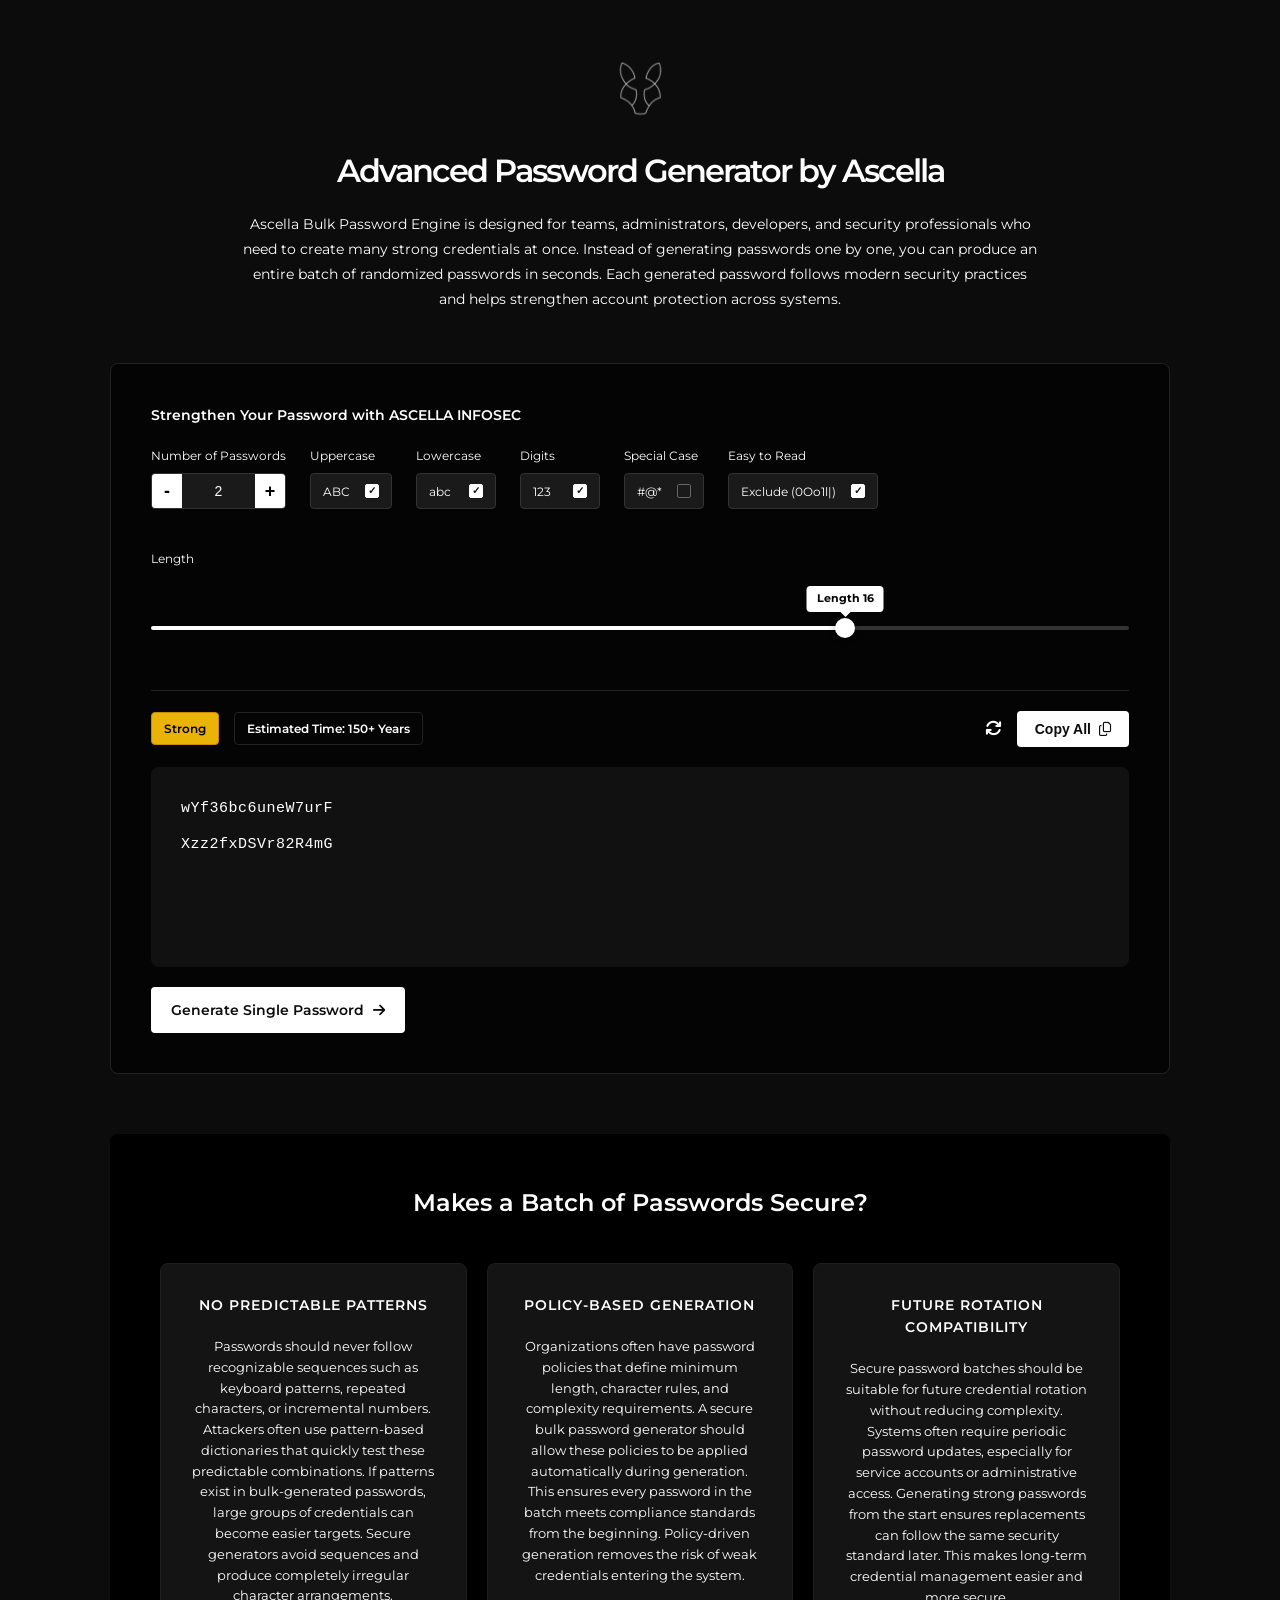
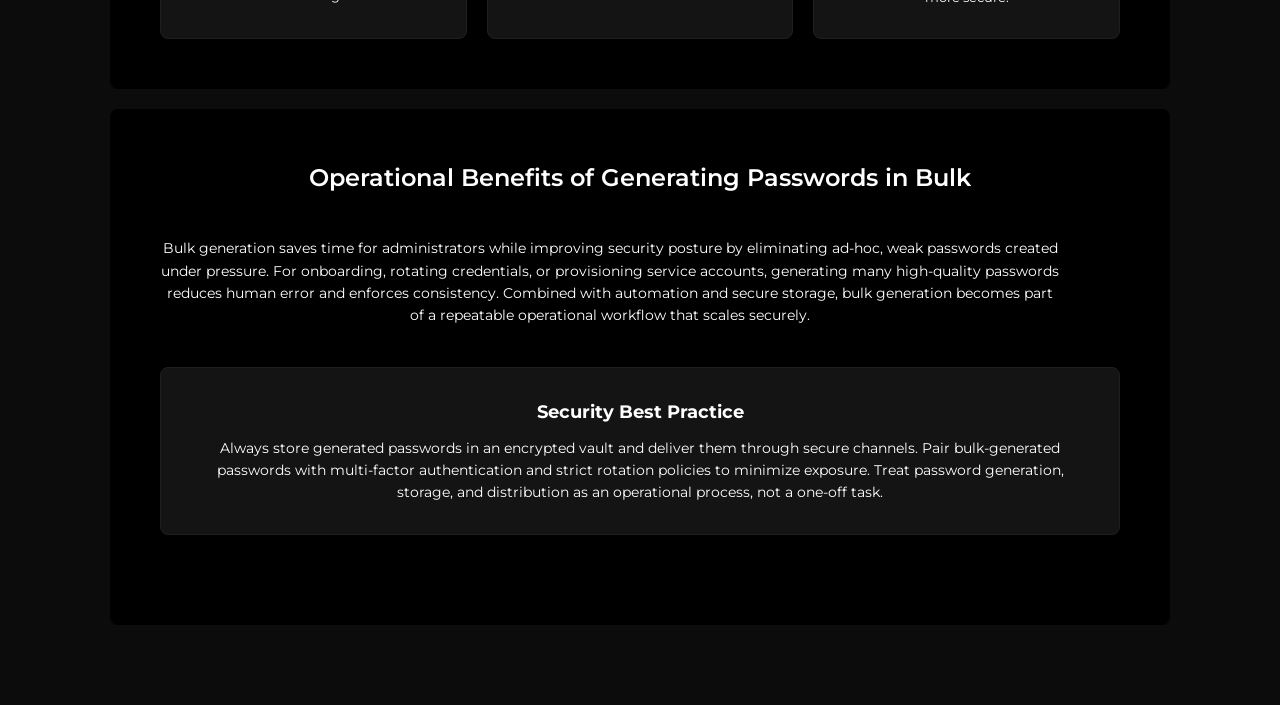
==== commit aef98f52: "slider changes" ====
--- a/bulk-index.html
+++ b/bulk-index.html
@@ -3,7 +3,7 @@
   <head>
     <meta charset="UTF-8" />
     <meta name="viewport" content="width=device-width, initial-scale=1.0" />
-    <title>Ascella Bulk Password Engine</title>
+    <title>Advanced Password Generator by Ascella</title>
     <link rel="stylesheet" href="./css/bulk-style.css" />
     
     <link rel="preconnect" href="https://fonts.googleapis.com">
@@ -18,7 +18,7 @@
           <div class="logo">
             <img src="Assets/logo.svg" alt="logo" />
           </div>
-        <h1>Ascella Bulk Password Engine</h1>
+        <h1>Advanced Password Generator by Ascella</h1>
         <p>
           Ascella Bulk Password Engine is designed for teams, administrators,
           developers, and security professionals who need to create many strong
@@ -31,7 +31,7 @@
 
       <section class="generator-section">
         <div class="generator-box">
-          <p class="controls-title">Strengthen Your Password with......</p>
+          <p class="controls-title">Strengthen Your Password with ASCELLA INFOSEC</p>
 
           <div class="controls-grid">
             
@@ -87,26 +87,55 @@
           </div>
 
           <div class="control-group length-slider-group" style="margin-top: 40px; margin-bottom: 40px;">
-            <label style="display: flex; justify-content:space-evenly; margin-bottom: 10px;">
-              <span>Length</span>
-              <span id="length-display-text" style="color: var(--text-main); font-weight: 600; font-size: 16px;">16</span>
+            <label style="display: flex; column-gap: 5px; margin-bottom: 10px;">
+              <span style="font-size: 12px;">Length</span>
+              <!-- <span id="length-display-text" style="color: var(--text-main); font-weight: 600; font-size: 12px;">16</span> -->
             </label>
             
-            <div class="slider-with-buttons">
+            <!-- <div class="slider-with-buttons">
               <button id="slider-dec" class="slider-btn">-</button>
               
               <div class="slider-container">
-                <input type="range" id="length-slider" min="6" max="128" value="16" step="1" />
+                <input type="range" id="length-slider" min="4" max="70" value="16" step="1" />
                 <div class="slider-labels">
-                  <span>6</span>
-                  <span>32</span>
+              
+                  <span>4</span>
+                  <span>10</span>
+                  <span>16</span>
+                  <span>22</span>
+                  <span>28</span>
+                  <span>34</span>
+                  <span>40</span>
+                  <span>46</span>
+                  <span>52</span>
+                  <span>58</span>
                   <span>64</span>
-                  <span>128</span>
+                  <span>70</span>
                 </div>
               </div>
 
               <button id="slider-inc" class="slider-btn">+</button>
-            </div>
+            </div> -->
+            <div class="slider-with-buttons">
+              <!-- <button id="slider-dec" class="slider-btn">-</button> -->
+              
+              <div class="slider-container">
+                <div id="slider-tooltip" class="slider-tooltip">Length 16</div>
+                
+                <input type="range" id="length-slider" min="6" max="20" value="16" step="1" />
+                <div class="slider-labels">
+                  <!-- <span class="lbl-6">6</span>
+                  <span class="lbl-12">12</span>
+                  <span class="lbl-16">16</span>
+                  <span class="lbl-20">20</span> -->
+                  <!-- <span class="lbl-64">64</span>
+                  <span class="lbl-128">128</span> -->
+                </div>
+              </div>
+
+              <!-- <button id="slider-inc" class="slider-btn">+</button> -->
+            </div>
+
           </div>
 
           <div class="action-bar">
--- a/css/bulk-style.css
+++ b/css/bulk-style.css
@@ -7,7 +7,7 @@
     --accent: #ffffff;
     --border-color: #222222;
     --success: #4ade80;
-    --font-family: 'Montserrat', sans-serif;
+    --font-family: 'Montserrat';
 }
 
 * {
@@ -50,7 +50,7 @@
     font-size: 32px;
     font-weight: 600;
     margin-bottom: 16px;
-    letter-spacing: -0.5px;
+    letter-spacing: -2px;
 }
 
 .page-header p {
@@ -66,6 +66,7 @@
     border-radius: 8px;
     padding: 40px;
     margin-bottom: 60px;
+    text-align: start;
 }
 
 .controls-title {
@@ -284,16 +285,19 @@
     min-height: 200px;
     max-height: 400px;
     overflow-y: auto;
+   
 }
 
 #bulk-display {
     display: flex;
     flex-direction: column;
+    align-items: start;
     gap: 12px;
     font-family: monospace;
     font-size: 15px;
     color: var(--text-main);
     letter-spacing: 0.5px;
+    
 }
 
 .pwd-item {
@@ -420,12 +424,52 @@
 /* =========================================
    Slider With Buttons Layout
    ========================================= */
-.slider-with-buttons {
+/* .slider-with-buttons {
     display: flex;
     align-items: flex-start; 
     gap: 15px;
     width: 100%;
-}
+} */
+
+/* Make room for the tooltip above the slider */
+.slider-container {
+    flex-grow: 1;
+    position: relative;
+    width: 100%;
+    padding-top: 2.5%;
+    /* padding-top: 35px; Increased to fit tooltip */
+}
+
+/* The Tooltip Box */
+.slider-tooltip {
+    position: absolute;
+    top: 0;
+    left: 50%; /* JS will override this */
+    transform: translateX(-50%);
+    background-color: #ffffff;
+    color: #000000;
+    padding: 4px 10px;
+    border-radius: 4px;
+    font-size: 11px;
+    font-weight: 700;
+    white-space: nowrap;
+    pointer-events: none; /* Lets you click "through" it to grab the slider */
+    transition: left 0.1s ease-out; /* Smooth tracking */
+    z-index: 10;
+}
+
+/* The Downward Arrow on the Tooltip */
+.slider-tooltip::after {
+    content: '';
+    position: absolute;
+    bottom: -5px; /* Position below the box */
+    left: 50%;
+    transform: translateX(-50%);
+    border-width: 5px 5px 0;
+    border-style: solid;
+    border-color: #ffffff transparent transparent transparent;
+}
+
 
 .slider-btn {
     background: #1a1a1a;
@@ -514,4 +558,13 @@
     width: 1px;
     height: 6px;
     background-color: var(--text-muted);
+}
+
+/* Ensure the container takes up the remaining space */
+.slider-container {
+    flex-grow: 1;
+    position: relative;
+    width: 100%;
+    /* padding-top: 8px; Adjusted padding */
+    padding-top: 2.5%;
 }
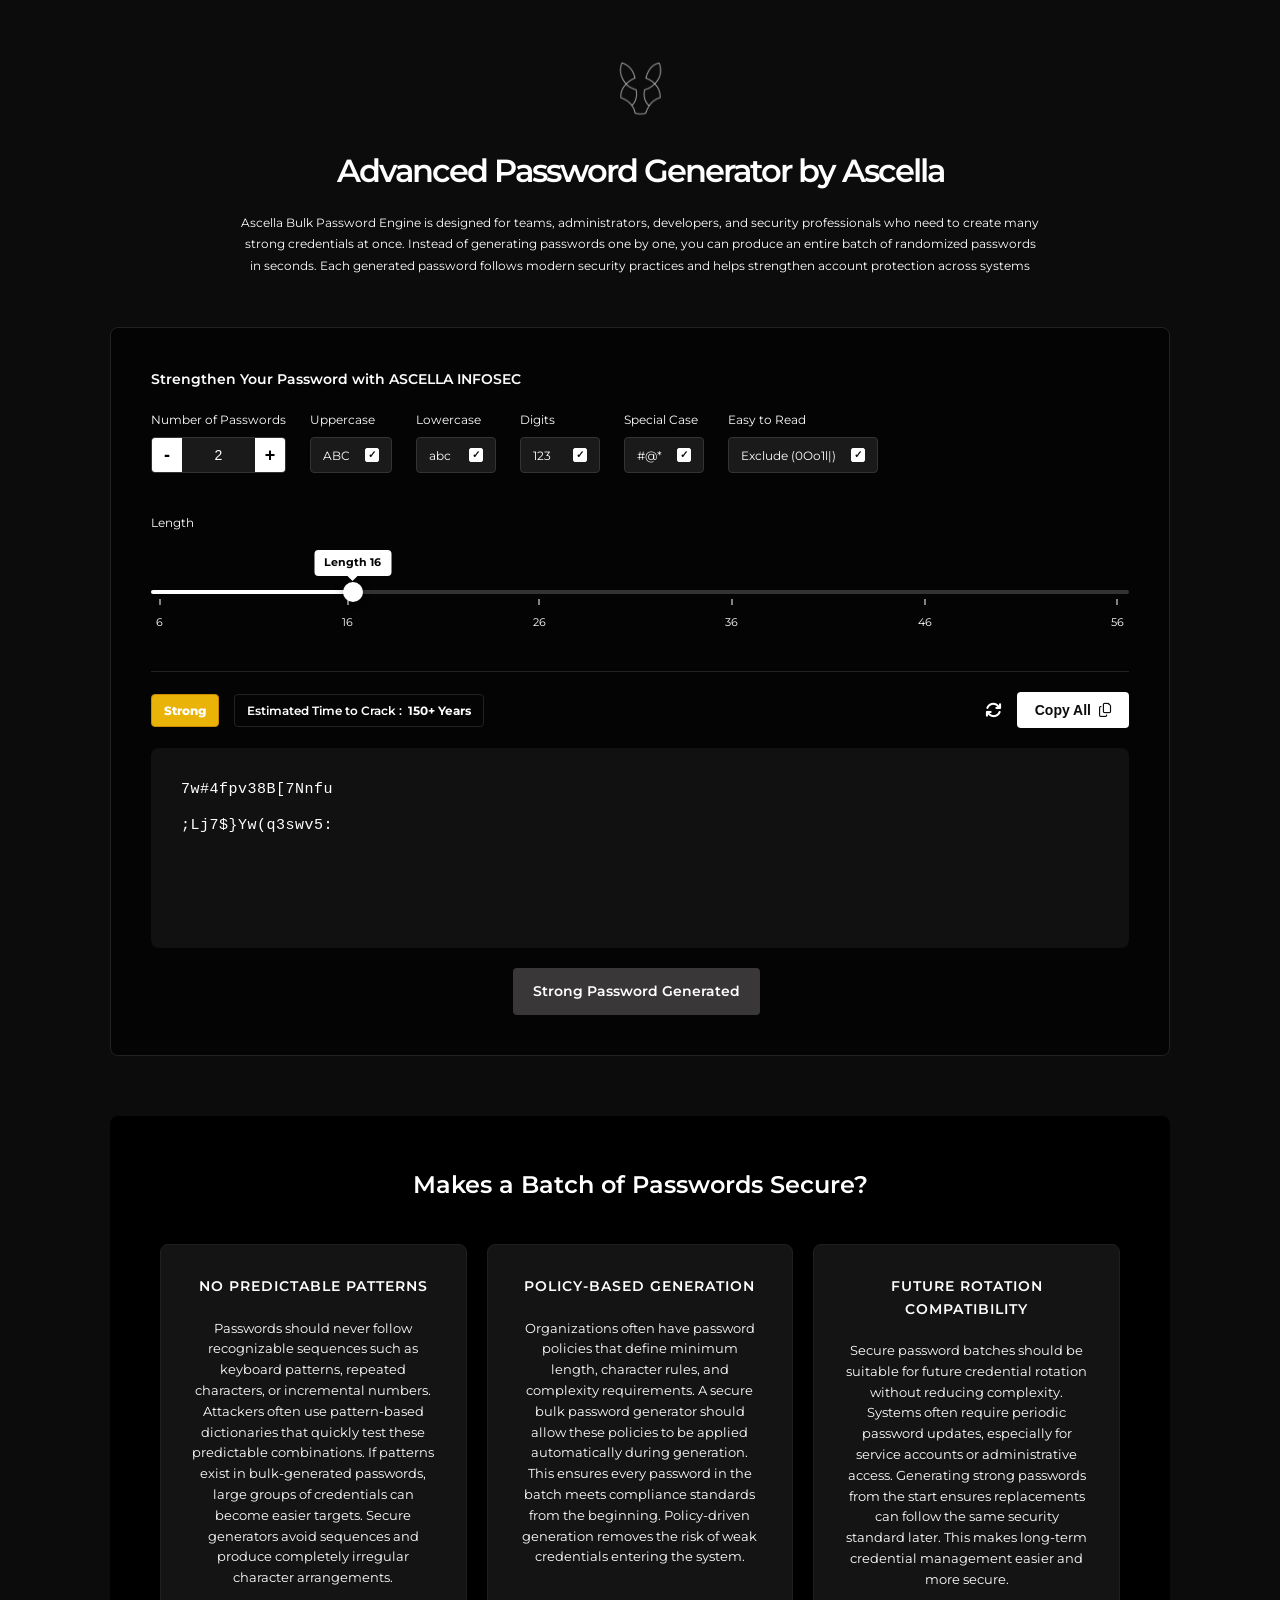
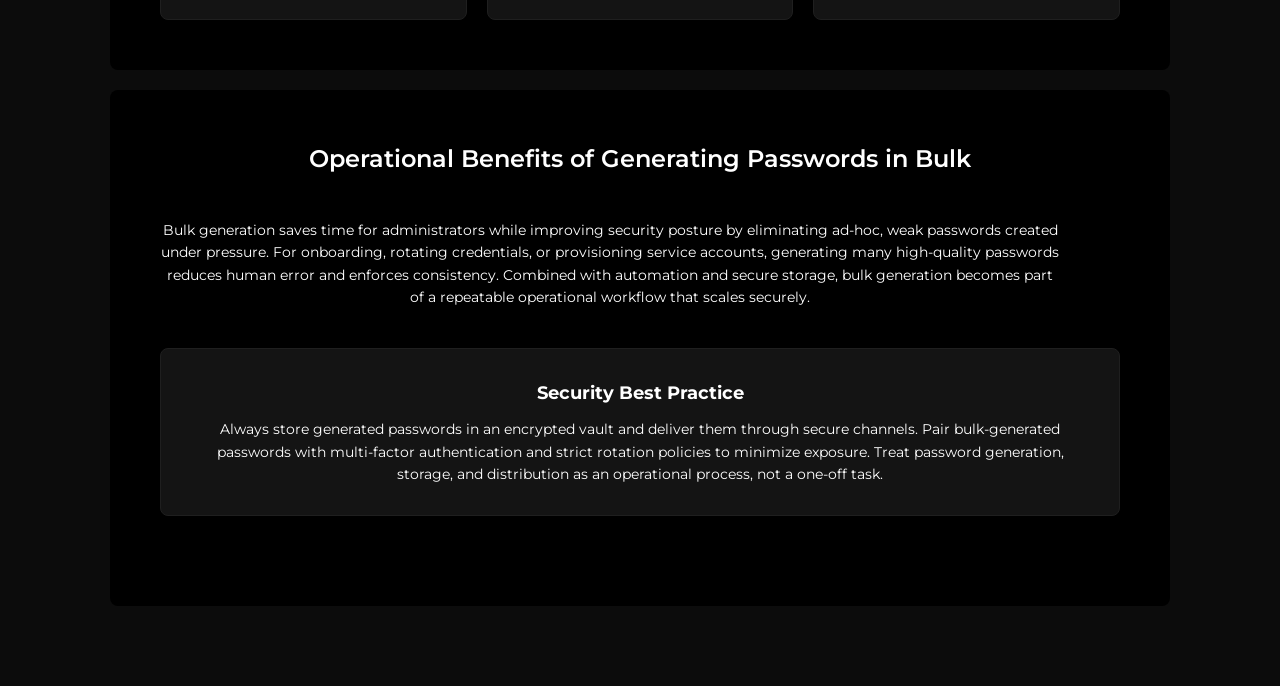
==== commit 982b23b0: "Range Slider fixed" ====
--- a/bulk-index.html
+++ b/bulk-index.html
@@ -20,12 +20,13 @@
           </div>
         <h1>Advanced Password Generator by Ascella</h1>
         <p>
-          Ascella Bulk Password Engine is designed for teams, administrators,
+          <!-- Ascella Bulk Password Engine is designed for teams, administrators,
           developers, and security professionals who need to create many strong
           credentials at once. Instead of generating passwords one by one, you
           can produce an entire batch of randomized passwords in seconds. Each
           generated password follows modern security practices and helps
-          strengthen account protection across systems.
+          strengthen account protection across systems. -->
+          Ascella Bulk Password Engine is designed for teams, administrators, developers, and security professionals who need to create many strong credentials at once. Instead of generating passwords one by one, you can produce an entire batch of randomized passwords in seconds. Each generated password follows modern security practices and helps strengthen account protection across systems
         </p>
       </header>
 
@@ -72,7 +73,7 @@
               <label>Special Case</label>
               <label class="toggle-pill" for="cb-special">
                 #@*
-                <input type="checkbox" id="cb-special" />
+                <input type="checkbox" id="cb-special" checked/>
                 <span class="checkmark"></span>
               </label>
             </div>
@@ -92,42 +93,21 @@
               <!-- <span id="length-display-text" style="color: var(--text-main); font-weight: 600; font-size: 12px;">16</span> -->
             </label>
             
-            <!-- <div class="slider-with-buttons">
-              <button id="slider-dec" class="slider-btn">-</button>
-              
-              <div class="slider-container">
-                <input type="range" id="length-slider" min="4" max="70" value="16" step="1" />
-                <div class="slider-labels">
-              
-                  <span>4</span>
-                  <span>10</span>
-                  <span>16</span>
-                  <span>22</span>
-                  <span>28</span>
-                  <span>34</span>
-                  <span>40</span>
-                  <span>46</span>
-                  <span>52</span>
-                  <span>58</span>
-                  <span>64</span>
-                  <span>70</span>
-                </div>
-              </div>
-
-              <button id="slider-inc" class="slider-btn">+</button>
-            </div> -->
+           
             <div class="slider-with-buttons">
               <!-- <button id="slider-dec" class="slider-btn">-</button> -->
               
               <div class="slider-container">
                 <div id="slider-tooltip" class="slider-tooltip">Length 16</div>
                 
-                <input type="range" id="length-slider" min="6" max="20" value="16" step="1" />
+                <input type="range" id="length-slider" min="6" max="56" value="16" step="1" />
                 <div class="slider-labels">
-                  <!-- <span class="lbl-6">6</span>
-                  <span class="lbl-12">12</span>
-                  <span class="lbl-16">16</span>
-                  <span class="lbl-20">20</span> -->
+                  <span class="lbl-6">6</span>
+                  <span class="lbl-12">16</span>
+                  <span class="lbl-16">26</span>
+                  <span class="lbl-20">36</span>
+                  <span class="lbl-20">46</span>
+                  <span class="lbl-20">56</span>
                   <!-- <span class="lbl-64">64</span>
                   <span class="lbl-128">128</span> -->
                 </div>
@@ -164,8 +144,8 @@
             <div id="bulk-display"></div>
           </div>
           
-          <a href="index.html" class="btn-bulk" style="margin-top: 20px;"> Generate Single Password <i class="fa-solid fa-arrow-right" style="margin-left: 5px;"></i></a>
-
+          <div class="btn-bulk" style="margin-top: 20px;"> Strong Password Generated</div>
+          
         </div>
       </section>
 
--- a/css/bulk-style.css
+++ b/css/bulk-style.css
@@ -54,8 +54,9 @@
 }
 
 .page-header p {
+    /* width: 764px; */
     color: rgba(255, 255, 255);
-    font-size: 14px;
+    font-size: 12px;
     line-height: 1.8;
 }
 
@@ -212,24 +213,29 @@
     background-color: #ef4444; 
     color: #ffffff;
     border: 1px solid #dc2626;
+    font-weight: 800;
 }
 
 .badge-good {
     background-color: #f59e0b; 
     color: #ffffff;
     border: 1px solid #d97706;
+    font-weight: 800;
 }
 
 .badge-strong {
     background-color: #eab308; 
-    color: #000000; 
+    
+     color: #ffffff;
     border: 1px solid #ca8a04;
+    font-weight: 800;
 }
 
 .badge-very-strong {
     background-color: #22c55e; 
-    color: #000000; 
+     color: #ffffff;
     border: 1px solid #16a34a;
+    font-weight: 800;
 }
 
 .badge-dark {
@@ -388,8 +394,9 @@
 
 .btn-bulk {
     display: inline-block;
-    background: var(--text-main);
-    color: var(--bg-color);
+    margin-left: 37%;
+    background: #393737;
+    color: #ffffff;
     border: none;
     padding: 12px 20px;
     border-radius: 4px;
